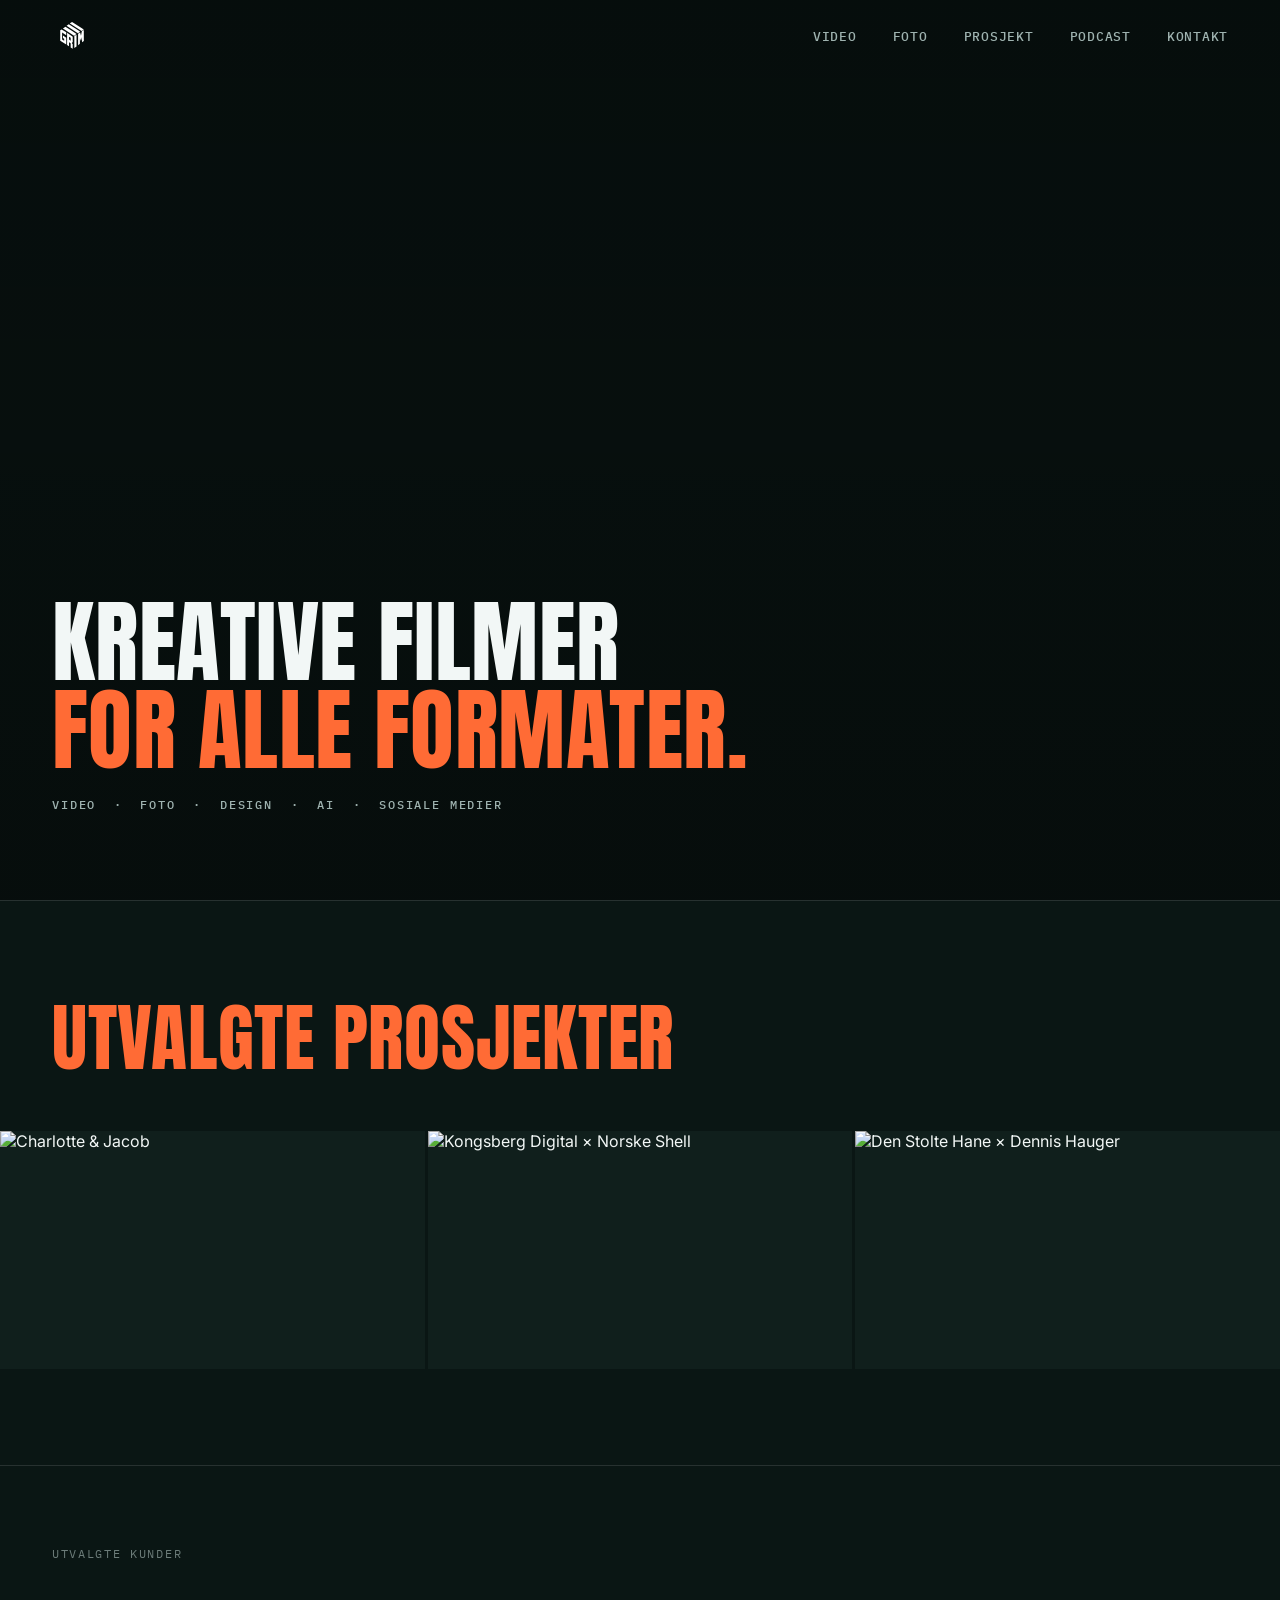
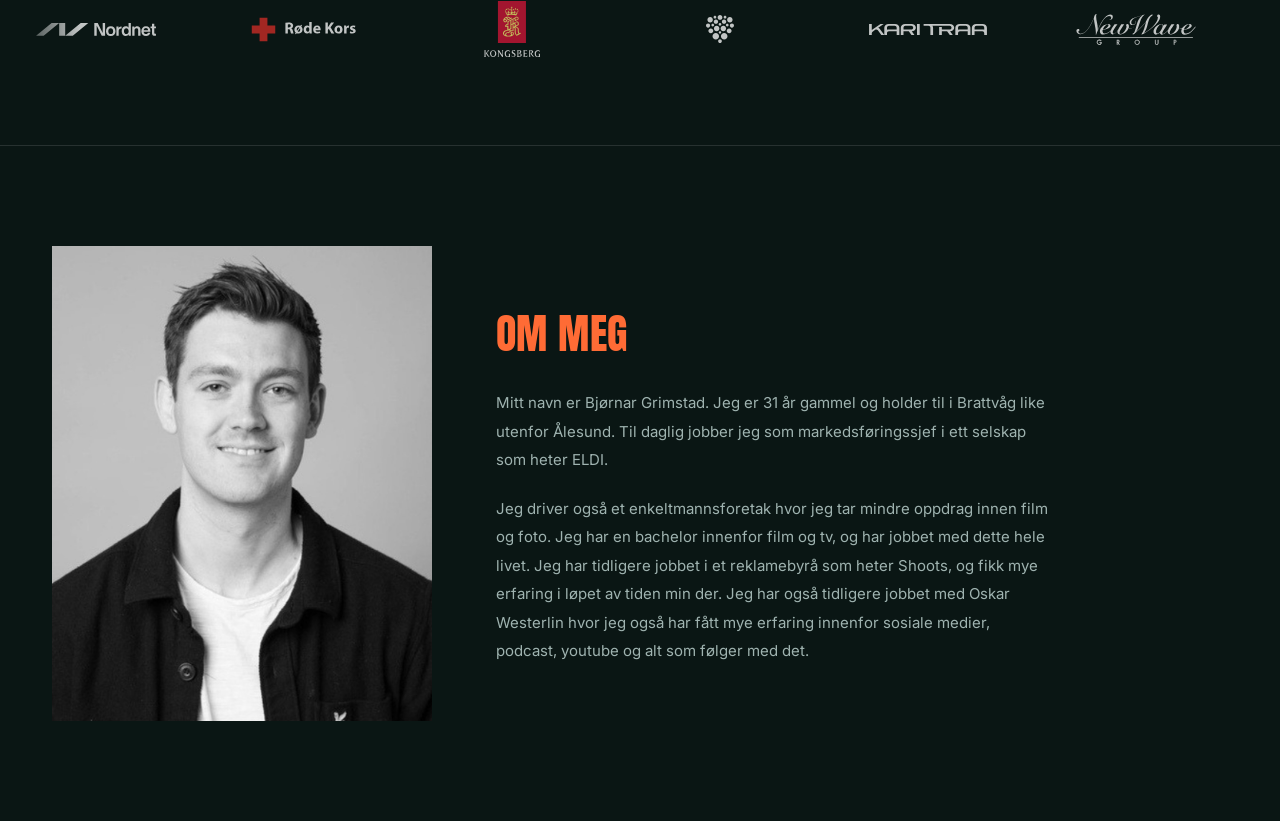
==== index.html @ e393ea2a "Initial commit: GRIM portfolio-nettside (kode, uten video/foto-mapper) Co-Authored-By: Claude Sonnet" ====
<!DOCTYPE html>
<html lang="no">
<head>
    <meta charset="UTF-8">
    <meta name="viewport" content="width=device-width, initial-scale=1.0">
    <title>GRIM · Film & Foto</title>
    <link rel="preconnect" href="https://fonts.googleapis.com">
    <link rel="preconnect" href="https://fonts.gstatic.com" crossorigin>
    <link href="https://fonts.googleapis.com/css2?family=Anton&family=Inter:wght@300;400;500;600&family=IBM+Plex+Mono:wght@400;500&display=swap" rel="stylesheet">
    <link rel="stylesheet" href="style.css">
    <style>
        /* ─── Spiller — brukes av Utvalgt-kortene lenger ned, samme
           rene, mørke glass-look som spilleren på Video-siden. Selve
           showreelen i heroen er ren bakgrunnsloop, ikke klikkbar. ─── */
        .modal { padding: 32px; }
        .modal-inner {
            max-width: 1400px;
            height: 88vh;
            background: #000;
            border: none;
            border-radius: 22px;
            overflow: hidden;
            padding: 0;
            box-shadow:
                0 0 0 1px rgba(45, 212, 196, 0.16),
                0 50px 120px -24px rgba(0,0,0,0.9),
                0 0 90px -18px rgba(45, 212, 196, 0.18);
        }
        .modal-body { display: block; height: 100%; }

        .player { position: absolute; inset: 0; }
        .modal-local-video {
            width: 100%; height: 100%;
            object-fit: contain;
            display: block;
            background: #000;
            cursor: pointer;
        }

        .player-back {
            position: absolute;
            top: 22px; left: 24px;
            z-index: 25;
            display: flex; align-items: center; gap: 8px;
            background: none; border: none; padding: 0; margin: 0;
            color: rgba(255,255,255,0.5);
            font-family: var(--sans);
            font-size: 12.5px;
            font-weight: 500;
            letter-spacing: 0.01em;
            cursor: pointer;
            transition: color 0.2s;
        }
        .player-back svg { width: 15px; height: 15px; flex-shrink: 0; }
        .player-back:hover { color: var(--accent-2); }

        .player-title {
            position: absolute;
            top: 24px; right: 26px;
            z-index: 25;
            max-width: 42%;
            font-family: var(--mono);
            font-size: 10.5px;
            letter-spacing: 0.06em;
            text-transform: uppercase;
            color: rgba(255,255,255,0.38);
            text-shadow: 0 1px 6px rgba(0,0,0,0.6);
            white-space: nowrap;
            overflow: hidden;
            text-overflow: ellipsis;
        }

        .player-center-btn {
            position: absolute;
            top: 50%; left: 50%;
            transform: translate(-50%, -50%) scale(0.85);
            width: 60px; height: 60px;
            border-radius: 50%;
            background: rgba(10, 20, 18, 0.4);
            backdrop-filter: blur(10px);
            -webkit-backdrop-filter: blur(10px);
            border: 1px solid rgba(255,255,255,0.18);
            display: flex; align-items: center; justify-content: center;
            color: #fff;
            opacity: 0;
            pointer-events: none;
            transition: opacity 0.3s ease, transform 0.3s ease;
            z-index: 22;
        }
        .player.is-paused .player-center-btn {
            opacity: 1;
            transform: translate(-50%, -50%) scale(1);
            pointer-events: auto;
        }
        .player-center-btn:hover { border-color: rgba(45,212,196,0.6); }
        .player-center-btn svg { width: 22px; height: 22px; margin-left: 2px; }

        .player-controls-wrap {
            position: absolute;
            left: 0; right: 0; bottom: 0;
            z-index: 24;
            padding: 34px 24px 20px;
            background: linear-gradient(to top, rgba(4,10,9,0.55) 0%, transparent 100%);
            opacity: 0;
            transform: translateY(8px);
            transition: opacity 0.35s ease, transform 0.35s ease;
            pointer-events: none;
        }
        .player.show-controls .player-controls-wrap,
        .player.is-paused .player-controls-wrap {
            opacity: 1;
            transform: translateY(0);
            pointer-events: auto;
        }

        .player-scrubber {
            position: relative;
            height: 3px;
            border-radius: 3px;
            background: rgba(255,255,255,0.16);
            cursor: pointer;
            margin-bottom: 16px;
        }
        .player-scrubber-fill {
            position: absolute; top: 0; left: 0; height: 100%;
            width: 0%;
            background: var(--accent-2);
            border-radius: 3px;
        }
        .player-scrubber-handle {
            position: absolute; top: 50%; left: 0%;
            width: 10px; height: 10px;
            border-radius: 50%;
            background: var(--accent-2);
            box-shadow: 0 0 10px rgba(45,212,196,0.8);
            transform: translate(-50%, -50%) scale(0);
            transition: transform 0.15s ease;
        }
        .player-scrubber:hover .player-scrubber-handle { transform: translate(-50%, -50%) scale(1); }

        .player-controls-row {
            display: flex;
            align-items: center;
            gap: 14px;
        }
        .player-btn {
            background: none; border: none; padding: 0; margin: 0;
            width: 26px; height: 26px;
            display: flex; align-items: center; justify-content: center;
            color: rgba(255,255,255,0.85);
            cursor: pointer;
            transition: color 0.2s;
            flex-shrink: 0;
        }
        .player-btn:hover { color: var(--accent-2); }
        .player-btn svg { width: 17px; height: 17px; }

        .player-time {
            font-family: var(--mono);
            font-size: 10.5px;
            letter-spacing: 0.02em;
            color: rgba(255,255,255,0.55);
        }
        .player-time-sep { color: rgba(255,255,255,0.3); font-family: var(--mono); font-size: 10.5px; }
        .player-spacer { flex: 1; }

        @media (max-width: 640px) {
            .modal { padding: 0; }
            .modal-inner { height: 100vh; max-width: none; border-radius: 0; box-shadow: none; }
            .player-title { display: none; }
        }
    </style>
</head>
<body class="page-home">

    <!-- Fullscreen showreel -->
    <div class="hero-video" id="hero-video">
        <video autoplay muted loop playsinline>
            <source src="Videoer/Showreel_01.mp4" type="video/mp4">
        </video>
        <div class="hero-overlay"></div>
        <div class="hero-content">
            <h1>Kreative filmer<br><em>for alle formater.</em></h1>
            <p class="hero-sub">Video &nbsp;·&nbsp; Foto &nbsp;·&nbsp; Design &nbsp;·&nbsp; AI &nbsp;·&nbsp; Sosiale medier</p>
        </div>
    </div>

    <!-- Spiller — åpner showreelen stort, med lyd -->
    <div class="modal" id="modal" role="dialog" aria-modal="true">
        <div class="modal-inner">
            <div class="modal-body">
                <div class="player" id="player">
                    <video id="player-video" class="modal-local-video" playsinline preload="metadata" src="Videoer/Showreel_01.mp4"></video>

                    <button class="player-back" id="modal-close" aria-label="Lukk">
                        <svg viewBox="0 0 24 24" fill="none" stroke="currentColor" stroke-width="2" stroke-linecap="round" stroke-linejoin="round"><path d="M19 12H5M11 18l-6-6 6-6"/></svg>
                        Lukk
                    </button>
                    <span class="player-title" id="player-title">Showreel</span>

                    <button class="player-center-btn" id="player-center-btn" aria-label="Spill av">
                        <svg id="player-center-icon" viewBox="0 0 24 24" fill="currentColor"><path d="M8 5v14l11-7z"/></svg>
                    </button>

                    <div class="player-controls-wrap">
                        <div class="player-scrubber" id="player-scrubber">
                            <div class="player-scrubber-fill" id="player-scrubber-fill"></div>
                            <div class="player-scrubber-handle" id="player-scrubber-handle"></div>
                        </div>
                        <div class="player-controls-row">
                            <button class="player-btn" id="player-play" aria-label="Spill av / pause">
                                <svg id="player-play-icon" viewBox="0 0 24 24" fill="currentColor"><path d="M8 5v14l11-7z"/></svg>
                            </button>
                            <span class="player-time" id="player-time-elapsed">0:00</span>
                            <span class="player-time-sep">/</span>
                            <span class="player-time" id="player-time-duration">0:00</span>
                            <span class="player-spacer"></span>
                            <button class="player-btn" id="player-mute" aria-label="Demp / slå på lyd">
                                <svg id="player-mute-icon" viewBox="0 0 24 24" fill="none" stroke="currentColor" stroke-width="2" stroke-linecap="round" stroke-linejoin="round"><path d="M11 5 6 9H2v6h4l5 4V5z"/><path d="M15.5 8.5a5 5 0 0 1 0 7"/><path d="M18.5 6a9 9 0 0 1 0 12"/></svg>
                            </button>
                        </div>
                    </div>
                </div>
            </div>
        </div>
    </div>

    <!-- Utvalgt -->
    <section class="featured-section">
        <h2 class="featured-label">Utvalgte prosjekter</h2>
        <div class="featured-grid">
            <div class="featured-card" role="button" tabindex="0" data-video="Videoer/Bryllup/Charlotte&amp;Jacob.mp4" data-title="Charlotte &amp; Jacob">
                <div class="featured-thumb">
                    <img src="Videoer/Thumbnails_Nettside/Charlotte_Jacob.jpg" alt="Charlotte &amp; Jacob">
                    <div class="featured-thumb-overlay">
                        <span class="featured-hover-category">Bryllup</span>
                        <span class="featured-hover-title">Charlotte &amp; Jacob</span>
                        <p class="featured-hover-desc">Filmoppdrag for Charlotte & Jacob sin bryllupsdag.</p>
                    </div>
                </div>
            </div>
            <div class="featured-card" role="button" tabindex="0" data-video="Videoer/Næringsliv/Kongsberg_01.mp4" data-title="Kongsberg Digital × Norske Shell">
                <div class="featured-thumb">
                    <img src="Videoer/Thumbnails_Nettside/Kongsberg_02.jpg" alt="Kongsberg Digital × Norske Shell">
                    <div class="featured-thumb-overlay">
                        <span class="featured-hover-category">Næringsliv</span>
                        <span class="featured-hover-title">Kongsberg Digital × Norske Shell</span>
                        <p class="featured-hover-desc">Kongsberg Digital er en viktig leverandør for Shell. Vi laget film for å vise hvordan Shell bruker tjenestene fra Kongsberg Digital i arbeidshverdagen.</p>
                    </div>
                </div>
            </div>
            <div class="featured-card" role="button" tabindex="0" data-video="Videoer/Reklame/Den Stolte Hane_Dennis Hauger_Reklame.mp4" data-title="Den Stolte Hane × Dennis Hauger">
                <div class="featured-thumb">
                    <img src="Videoer/Thumbnails_Nettside/Snack%20King%20Reklame.jpg" alt="Den Stolte Hane × Dennis Hauger">
                    <div class="featured-thumb-overlay">
                        <span class="featured-hover-category">Reklame</span>
                        <span class="featured-hover-title">Den Stolte Hane × Dennis Hauger</span>
                        <p class="featured-hover-desc">Den Stolte Hane var inne som sponsor for Dennis Hauger når han kjørte Formel 2. Vi lagde derfor reklamefilm sammen med Dennis for å promotere nye kyllingvinger som skulle i butikk.</p>
                    </div>
                </div>
            </div>
        </div>
    </section>

    <!-- Client logos -->
    <section class="clients-section">
        <p class="clients-label">Utvalgte kunder</p>
        <div class="marquee-outer">
            <div class="marquee-track" id="marquee-track"></div>
        </div>
    </section>

    <!-- Om meg -->
    <section class="about-section">
        <div class="about-photo" id="about-photo">
            <!-- Bytt ut med et faktisk portrettbilde: legg filen i om/portrett.jpg -->
            <img src="om/portrett.jpg" alt="Bjørnar Grimstad" onerror="this.closest('#about-photo').classList.add('about-photo-empty'); this.remove();">
        </div>
        <div class="about-text">
            <h2 class="about-label">Om meg</h2>
            <p class="about-body">
                Mitt navn er Bjørnar Grimstad. Jeg er 31 år gammel og holder til i Brattvåg like utenfor Ålesund.
                Til daglig jobber jeg som markedsføringssjef i ett selskap som heter ELDI.
            </p>
            <p class="about-body">
                Jeg driver også et enkeltmannsforetak hvor jeg tar mindre oppdrag innen film og foto. Jeg har en
                bachelor innenfor film og tv, og har jobbet med dette hele livet. Jeg har tidligere jobbet i et
                reklamebyrå som heter Shoots, og fikk mye erfaring i løpet av tiden min der. Jeg har også tidligere
                jobbet med Oskar Westerlin hvor jeg også har fått mye erfaring innenfor sosiale medier, podcast,
                youtube og alt som følger med det.
            </p>
        </div>
    </section>

    <script src="nav.js"></script>
    <script>
        // Kun merker vi faktisk har en logofil for vises i logoveggen.
        const clients = [
            { name: 'Nordnet',            logo: 'nordnet.svg' },
            { name: 'Røde Kors',          logo: 'rodekors.svg' },
            { name: 'Kongsberg Digital',  logo: 'kongsberg.svg' },
            { name: 'Strawberry Hotels',  logo: 'strawberry.svg' },
            { name: 'Kari Traa',          logo: 'karitraa.svg' },
            { name: 'New Wave',           logo: 'newwave.svg' },
            { name: 'Valencia CF',        logo: 'valenciacf.svg' },
            { name: 'Ligue 1',            logo: 'ligue1.svg' },
            { name: 'Skogstad',           logo: 'skogstad.svg' }
        ];

        const track = document.getElementById('marquee-track');

        // Render items twice for seamless infinite loop
        [1, 2].forEach(() => {
            clients.forEach(({ name, logo }) => {
                const item = document.createElement('div');
                item.className = 'client-item';
                item.innerHTML = `
                    <div class="client-logo">
                        ${logo ? `<img src="logos/${logo}" alt="${name}">` : ''}
                    </div>
                `;
                track.appendChild(item);
            });
        });
    </script>

    <script>
    // ─── Showreel-spiller — klikk heltevideoen for å åpne den stort,
    // med lyd og egne kontroller. Samme rene spiller som Video-siden. ──
    const PLAY_ICON  = '<path d="M8 5v14l11-7z"/>';
    const PAUSE_ICON = '<path d="M7 5h4v14H7zM13 5h4v14h-4z"/>';
    const MUTE_ICON_ON  = '<path d="M11 5 6 9H2v6h4l5 4V5z"/><path d="M15.5 8.5a5 5 0 0 1 0 7"/><path d="M18.5 6a9 9 0 0 1 0 12"/>';
    const MUTE_ICON_OFF = '<path d="M11 5 6 9H2v6h4l5 4V5z"/><path d="M16 9l5 6M21 9l-5 6"/>';

    const modal            = document.getElementById('modal');
    const player           = document.getElementById('player');
    const videoEl          = document.getElementById('player-video');
    const playBtn          = document.getElementById('player-play');
    const playIcon         = document.getElementById('player-play-icon');
    const centerBtn        = document.getElementById('player-center-btn');
    const centerIcon       = document.getElementById('player-center-icon');
    const muteBtn          = document.getElementById('player-mute');
    const muteIcon         = document.getElementById('player-mute-icon');
    const scrubber         = document.getElementById('player-scrubber');
    const scrubberFill     = document.getElementById('player-scrubber-fill');
    const scrubberHandle   = document.getElementById('player-scrubber-handle');
    const timeElapsedEl    = document.getElementById('player-time-elapsed');
    const timeDurationEl   = document.getElementById('player-time-duration');

    let hideTimer = null;

    function formatTime(s) {
        if (!isFinite(s) || s < 0) return '0:00';
        const m = Math.floor(s / 60);
        const sec = Math.floor(s % 60).toString().padStart(2, '0');
        return `${m}:${sec}`;
    }

    function showControls() {
        player.classList.add('show-controls');
        clearTimeout(hideTimer);
        hideTimer = setTimeout(() => {
            if (!videoEl.paused) player.classList.remove('show-controls');
        }, 2600);
    }

    player.addEventListener('mousemove', showControls);
    player.addEventListener('mouseleave', () => {
        if (!videoEl.paused) player.classList.remove('show-controls');
    });

    function togglePlay() {
        if (videoEl.paused) videoEl.play(); else videoEl.pause();
    }
    videoEl.addEventListener('click', togglePlay);
    playBtn.addEventListener('click', togglePlay);
    centerBtn.addEventListener('click', togglePlay);

    videoEl.addEventListener('play', () => {
        player.classList.remove('is-paused');
        playIcon.innerHTML = PAUSE_ICON;
        centerIcon.innerHTML = PAUSE_ICON;
        showControls();
    });
    videoEl.addEventListener('pause', () => {
        player.classList.add('is-paused');
        playIcon.innerHTML = PLAY_ICON;
        centerIcon.innerHTML = PLAY_ICON;
        clearTimeout(hideTimer);
    });

    videoEl.addEventListener('timeupdate', () => {
        const pct = (videoEl.currentTime / videoEl.duration) * 100 || 0;
        scrubberFill.style.width = pct + '%';
        scrubberHandle.style.left = pct + '%';
        timeElapsedEl.textContent = formatTime(videoEl.currentTime);
    });
    videoEl.addEventListener('loadedmetadata', () => {
        timeDurationEl.textContent = formatTime(videoEl.duration);
    });

    function seek(e) {
        const rect = scrubber.getBoundingClientRect();
        const pct = Math.min(1, Math.max(0, (e.clientX - rect.left) / rect.width));
        if (isFinite(videoEl.duration)) videoEl.currentTime = pct * videoEl.duration;
    }
    scrubber.addEventListener('click', seek);

    muteBtn.addEventListener('click', () => {
        videoEl.muted = !videoEl.muted;
        muteIcon.innerHTML = videoEl.muted ? MUTE_ICON_OFF : MUTE_ICON_ON;
    });

    const playerTitle = document.getElementById('player-title');

    function openPlayer(src, title) {
        videoEl.src = src || 'Videoer/Showreel_01.mp4';
        playerTitle.textContent = title || 'Showreel';
        videoEl.currentTime = 0;
        videoEl.muted = false;
        muteIcon.innerHTML = MUTE_ICON_ON;
        modal.classList.add('open');
        document.body.style.overflow = 'hidden';
        videoEl.play();
    }

    function closePlayer() {
        videoEl.pause();
        modal.classList.remove('open');
        document.body.style.overflow = '';
    }

    document.getElementById('modal-close').addEventListener('click', closePlayer);
    modal.addEventListener('click', e => { if (e.target === modal) closePlayer(); });
    document.addEventListener('keydown', e => {
        if (modal.classList.contains('open') && e.key === 'Escape') closePlayer();
    });

    // Utvalgt-kortene spiller filmen sin direkte her på forsiden,
    // i stedet for å lenke videre til Video-siden.
    document.querySelectorAll('.featured-card').forEach(card => {
        card.addEventListener('click', () => openPlayer(card.dataset.video, card.dataset.title));
        card.addEventListener('keydown', e => {
            if (e.key === 'Enter' || e.key === ' ') {
                e.preventDefault();
                openPlayer(card.dataset.video, card.dataset.title);
            }
        });
    });
    </script>
</body>
</html>
---- style.css ----
/* ─── Reset & base ───────────────────────────────────── */
*, *::before, *::after { box-sizing: border-box; margin: 0; padding: 0; }

:root {
    --bg:           #0a1614;
    --bg-elevated:  #101f1c;
    --bg-elevated-2:#16221f;
    --ink:          #f2f7f6;
    --ink-dim:      #9fb3b0;
    --ink-faint:    #6d7d7a;
    --line:         rgba(242,247,246,0.12);
    --line-strong:  rgba(242,247,246,0.22);
    --accent:       #ff6b35;
    --accent-2:     #2dd4c4;
    --nav-height:   73px;
    --display:      'Anton', sans-serif;
    --sans:         'Inter', -apple-system, sans-serif;
    --mono:         'IBM Plex Mono', 'SFMono-Regular', monospace;
}

html { scroll-behavior: smooth; }

body {
    font-family: var(--sans);
    color: var(--ink);
    background: var(--bg);
    -webkit-font-smoothing: antialiased;
}

h1, h2, h3, .modal-title {
    font-family: var(--display);
    font-weight: 400;
    text-transform: uppercase;
    letter-spacing: 0.01em;
}

/* ─── Nav ────────────────────────────────────────────── */
#nav {
    position: fixed;
    top: 0; left: 0; right: 0;
    z-index: 200;
    display: flex;
    justify-content: space-between;
    align-items: center;
    padding: 0 52px;
    height: var(--nav-height);
    background: rgba(10,22,20,0.88);
    backdrop-filter: blur(10px);
    border-bottom: 1px solid transparent;
    transition: border-color 0.3s, background 0.3s;
}

#nav.scrolled { border-bottom-color: var(--line); }

/* Home page — fully transparent until scrolled, floats over hero photo */
.page-home #nav {
    background: transparent;
    backdrop-filter: none;
}
.page-home #nav.scrolled {
    background: rgba(10,22,20,0.88);
    backdrop-filter: blur(10px);
}

.logo {
    display: flex;
    align-items: center;
    text-decoration: none;
}

.logo-img {
    height: 40px;
    width: auto;
    display: block;
}

.nav-links {
    list-style: none;
    display: flex;
    gap: 36px;
    align-items: center;
}

.nav-links > li > a {
    text-decoration: none;
    font-family: var(--mono);
    font-size: 12.5px;
    font-weight: 500;
    letter-spacing: 0.06em;
    text-transform: uppercase;
    color: var(--ink-dim);
    transition: color 0.2s;
    position: relative;
    padding: var(--nav-height) 0; /* extend hover area full nav height */
    margin: calc(-1 * var(--nav-height)) 0;
    display: block;
    line-height: var(--nav-height);
}

.nav-links > li > a:hover { color: var(--ink); }

.nav-links > li > a.active { color: var(--ink); }

/* ─── HOME ───────────────────────────────────────────── */
.hero-video {
    position: relative;
    width: 100vw;
    height: 100vh;
    overflow: hidden;
    background: var(--bg);
}

.hero-video video {
    position: absolute;
    inset: 0;
    width: 100%; height: 100%;
    object-fit: cover;
}

.video-placeholder {
    position: absolute;
    inset: 0;
    background: linear-gradient(155deg, #16221f 0%, #0a1614 50%, #101f1c 100%);
}

.hero-overlay {
    position: absolute;
    inset: 0;
    background: linear-gradient(to bottom,
        rgba(0,0,0,0.4) 0%,
        rgba(0,0,0,0.32) 50%,
        rgba(6,12,11,0.88) 100%);
}

.hero-content {
    position: absolute;
    bottom: 88px;
    left: 52px;
    right: 52px;
    color: var(--ink);
}

.hero-content h1 {
    font-family: var(--display);
    font-size: clamp(44px, 7vw, 108px);
    font-weight: 400;
    line-height: 0.98;
    letter-spacing: 0.005em;
    margin-bottom: 22px;
}

.hero-content h1 em {
    font-style: normal;
    color: var(--accent);
}

.hero-sub {
    font-family: var(--mono);
    font-size: 11.5px;
    letter-spacing: 0.16em;
    text-transform: uppercase;
    color: var(--ink-dim);
    font-weight: 500;
}

/* ─── Aktuelt (homepage — fremhevede prosjekter) ───────
   Gitteret dekker hele skjermbredden, med god luft rundt
   overskriften over. */
.featured-section {
    padding: 100px 0 96px;
    border-top: 1px solid var(--line);
    background: var(--bg);
}

.featured-label {
    font-family: var(--display);
    font-size: clamp(2.4rem, 6vw, 4.6rem);
    line-height: 1;
    color: var(--accent);
    padding: 0 52px;
    margin-bottom: 56px;
}

.featured-grid {
    display: grid;
    grid-template-columns: repeat(3, 1fr);
    gap: 3px;
}

.featured-card {
    display: block;
    text-decoration: none;
    color: inherit;
    cursor: pointer;
}

.featured-thumb {
    aspect-ratio: 16 / 9;
    background: var(--bg-elevated);
    overflow: hidden;
    position: relative;
}

.featured-thumb img,
.featured-thumb video {
    width: 100%; height: 100%;
    object-fit: cover; display: block;
    transition: transform 0.5s ease;
    background: var(--bg-elevated);
}

.featured-card:hover .featured-thumb img,
.featured-card:hover .featured-thumb video { transform: scale(1.04); }

/* Tekst vises kun ved hover — samme hierarki som baksiden av
   flip-kortene på video-siden (kategori / tittel / beskrivelse). */
.featured-thumb-overlay {
    position: absolute;
    inset: 0;
    display: flex;
    flex-direction: column;
    justify-content: flex-end;
    padding: clamp(20px, 3vw, 34px);
    background: linear-gradient(to top, rgba(0,0,0,0.86) 0%, rgba(0,0,0,0.35) 55%, transparent 85%);
    opacity: 0;
    transition: opacity 0.3s ease;
}

.featured-card:hover .featured-thumb-overlay { opacity: 1; }

.featured-hover-category {
    font-family: var(--mono);
    font-size: 10.5px;
    letter-spacing: 0.14em;
    text-transform: uppercase;
    color: var(--accent-2);
    margin-bottom: 12px;
}

.featured-hover-title {
    font-family: var(--display);
    font-size: clamp(1.3rem, 2.2vw, 1.9rem);
    line-height: 1.05;
    color: #ffffff;
    margin-bottom: 10px;
}

.featured-hover-desc {
    font-size: 13px;
    line-height: 1.7;
    color: var(--ink-dim);
    max-width: 42ch;
}

/* ─── Clients marquee (homepage) ─────────────────────── */
.clients-section {
    padding: 80px 0 88px;
    overflow: hidden;
    border-top: 1px solid var(--line);
    background: var(--bg);
}

.clients-label {
    font-family: var(--mono);
    font-size: 12px;
    letter-spacing: 0.14em;
    text-transform: uppercase;
    color: var(--ink-faint);
    padding: 0 52px;
    margin-bottom: 40px;
}

.marquee-outer {
    overflow: hidden;
    position: relative;
}

/* Fade edges */
.marquee-outer::before,
.marquee-outer::after {
    content: '';
    position: absolute;
    top: 0; bottom: 0;
    width: 80px;
    z-index: 2;
    pointer-events: none;
}
.marquee-outer::before {
    left: 0;
    background: linear-gradient(to right, var(--bg), transparent);
}
.marquee-outer::after {
    right: 0;
    background: linear-gradient(to left, var(--bg), transparent);
}

.marquee-track {
    display: flex;
    width: max-content;
    animation: marquee 45s linear infinite;
    gap: 16px;
}

.marquee-track:hover { animation-play-state: paused; }

@keyframes marquee {
    from { transform: translateX(0); }
    to   { transform: translateX(-50%); }
}

.client-item {
    display: flex;
    align-items: center;
    justify-content: center;
    padding: 0 36px;
    cursor: default;
    flex-shrink: 0;
}

.client-logo {
    width: 120px;
    height: 56px;
    display: flex;
    align-items: center;
    justify-content: center;
}

.client-logo img {
    max-width: 100%;
    max-height: 100%;
    object-fit: contain;
    opacity: 0.75;
    transition: opacity 0.2s;
}

.client-item:hover .client-logo img { opacity: 1; }

/* ─── Om meg (homepage) ──────────────────────────────── */
.about-section {
    display: grid;
    grid-template-columns: minmax(260px, 380px) 1fr;
    gap: 64px;
    align-items: center;
    padding: 100px 52px;
    border-top: 1px solid var(--line);
    background: var(--bg);
}

.about-photo {
    aspect-ratio: 4 / 5;
    background: var(--bg-elevated);
    overflow: hidden;
}

.about-photo img {
    width: 100%; height: 100%;
    object-fit: cover;
    display: block;
    filter: grayscale(0.15);
}

.about-photo-empty {
    display: flex;
    align-items: center;
    justify-content: center;
    text-align: center;
    padding: 24px;
}

.about-photo-empty::after {
    content: 'Legg portrettbilde i\A om/portrett.jpg';
    white-space: pre;
    font-family: var(--mono);
    font-size: 11px;
    letter-spacing: 0.04em;
    color: var(--ink-faint);
}

.about-label {
    font-family: var(--display);
    font-size: clamp(1.8rem, 3.5vw, 2.6rem);
    color: var(--accent);
    margin-bottom: 24px;
}

.about-body {
    font-size: 15px;
    line-height: 1.9;
    color: var(--ink-dim);
    max-width: 62ch;
    margin-bottom: 20px;
}

.about-body:last-child { margin-bottom: 0; }

.about-body-note {
    font-family: var(--mono);
    font-size: 11px;
    letter-spacing: 0.04em;
    color: var(--ink-faint);
    margin-top: 16px;
}

@media (max-width: 760px) {
    .about-section { grid-template-columns: 1fr; padding: 64px 24px; gap: 32px; }
    .about-photo { max-width: 280px; }
}

/* ─── Gallery pages (video/foto) ─────────────────────── */
.page-gallery {
    height: 100vh;
    overflow: hidden;
}

.gallery-layout {
    display: flex;
    flex-direction: column;
    height: calc(100vh - var(--nav-height));
    margin-top: var(--nav-height);
}

/* Horisontal filterrad — samme mønster som Scream sin "Alle · Kampanje · ..." */
.gallery-tabs {
    display: flex;
    gap: 4px;
    padding: 26px 48px 0;
    border-bottom: 1px solid var(--line);
    overflow-x: auto;
    flex-shrink: 0;
    scrollbar-width: none;
}
.gallery-tabs::-webkit-scrollbar { display: none; }

.gallery-tab {
    display: block;
    background: none;
    border: none;
    border-bottom: 2px solid transparent;
    font-family: var(--mono);
    font-size: 12.5px;
    font-weight: 500;
    letter-spacing: 0.04em;
    text-transform: uppercase;
    color: var(--ink-faint);
    cursor: pointer;
    padding: 0 18px 16px;
    white-space: nowrap;
    margin-bottom: -1px;
    transition: color 0.2s, border-color 0.2s;
}

.gallery-tab:hover { color: var(--ink); }

.gallery-tab.active {
    color: var(--accent);
    border-bottom-color: var(--accent);
}

/* Main area */
.gallery-main {
    flex: 1;
    overflow-y: auto;
    padding: 36px 48px 60px;
}

.gallery-grid {
    display: grid;
    grid-template-columns: repeat(auto-fill, minmax(260px, 1fr));
    gap: 3px;
}

/* ─── Card ───────────────────────────────────────────── */
.card { cursor: pointer; }
.card.hidden { display: none; }

.card-thumb {
    aspect-ratio: 4 / 3;
    overflow: hidden;
}

.card:nth-child(7n+1) .card-thumb { background: #12211e; }
.card:nth-child(7n+2) .card-thumb { background: #0f1d1a; }
.card:nth-child(7n+3) .card-thumb { background: #142521; }
.card:nth-child(7n+4) .card-thumb { background: #0d1916; }
.card:nth-child(7n+5) .card-thumb { background: #172a25; }
.card:nth-child(7n+6) .card-thumb { background: #101e1b; }
.card:nth-child(7n)   .card-thumb { background: #142320; }

.card-thumb img {
    width: 100%; height: 100%;
    object-fit: cover; display: block;
    transition: transform 0.5s ease;
}

.card:hover .card-thumb img { transform: scale(1.05); }

.card-info { padding: 12px 2px 20px; }

.card-title {
    font-family: var(--sans);
    font-size: 14px;
    font-weight: 500;
    color: var(--ink);
    margin-bottom: 7px;
    line-height: 1.3;
}

.card-tags { display: flex; gap: 10px; flex-wrap: wrap; }

.tag {
    font-family: var(--mono);
    font-size: 10px;
    color: var(--ink-faint);
    letter-spacing: 0.05em;
    text-transform: uppercase;
}

/* ─── Modal ──────────────────────────────────────────── */
.modal {
    position: fixed;
    inset: 0;
    z-index: 500;
    display: flex;
    align-items: center;
    justify-content: center;
    background: rgba(4,9,8,0.88);
    opacity: 0;
    visibility: hidden;
    transition: opacity 0.25s, visibility 0.25s;
    padding: 24px;
}

.modal.open {
    opacity: 1;
    visibility: visible;
}

.modal-inner {
    width: 100%;
    max-width: 1320px;
    height: 90vh;
    background: var(--bg-elevated);
    border: 1px solid var(--line);
    display: flex;
    flex-direction: column;
    position: relative;
    overflow: hidden;
}

/* Top bar inside modal */
.modal-topbar {
    display: flex;
    align-items: center;
    gap: 0;
    padding: 0 20px 0 0;
    border-bottom: 1px solid var(--line);
    flex-shrink: 0;
    overflow-x: auto;
    scrollbar-width: none;
}

.modal-topbar::-webkit-scrollbar { display: none; }

.modal-filter-btn {
    background: none;
    border: none;
    font-family: var(--mono);
    font-size: 12px;
    letter-spacing: 0.03em;
    text-transform: uppercase;
    color: var(--ink-faint);
    cursor: pointer;
    padding: 16px 18px;
    white-space: nowrap;
    transition: color 0.2s;
    border-bottom: 2px solid transparent;
    margin-bottom: -1px;
}

.modal-filter-btn:hover { color: var(--ink); }

.modal-filter-btn.active {
    color: var(--accent);
    border-bottom-color: var(--accent);
}

.modal-close {
    margin-left: auto;
    flex-shrink: 0;
    background: none;
    border: none;
    font-size: 20px;
    cursor: pointer;
    color: var(--ink-faint);
    padding: 16px;
    line-height: 1;
    transition: color 0.2s;
}

.modal-close:hover { color: var(--ink); }

/* Content area */
.modal-body {
    flex: 1;
    display: grid;
    grid-template-columns: 1fr 300px;
    overflow: hidden;
}

.modal-image {
    background: var(--bg-elevated-2);
    overflow: hidden;
    position: relative;
}

.modal-image-fill {
    width: 100%; height: 100%;
    object-fit: cover;
    display: block;
}

.modal-info {
    padding: 36px 32px;
    border-left: 1px solid var(--line);
    overflow-y: auto;
    display: flex;
    flex-direction: column;
    gap: 20px;
    color: var(--ink);
}

.modal-title {
    font-size: 24px;
    line-height: 1.2;
}

.modal-tags { display: flex; flex-wrap: wrap; gap: 8px; }

.modal-tag {
    font-family: var(--mono);
    font-size: 10.5px;
    letter-spacing: 0.05em;
    text-transform: uppercase;
    padding: 5px 12px;
    border: 1px solid var(--line-strong);
    border-radius: 100px;
    color: var(--ink-dim);
}

/* Prev / Next */
.modal-nav {
    position: absolute;
    bottom: 0; left: 0;
    right: 300px;
    display: flex;
    align-items: center;
    justify-content: space-between;
    padding: 20px 28px;
    pointer-events: none;
}

.modal-nav-btn {
    pointer-events: all;
    background: rgba(10,22,20,0.85);
    border: 1px solid var(--line-strong);
    color: var(--ink);
    padding: 10px 20px;
    font-family: var(--mono);
    font-size: 12px;
    letter-spacing: 0.03em;
    cursor: pointer;
    transition: background 0.2s, border-color 0.2s;
}

.modal-nav-btn:hover { border-color: var(--accent); }

.modal-counter {
    font-family: var(--mono);
    font-size: 11px;
    color: var(--ink-dim);
    background: rgba(10,22,20,0.85);
    padding: 6px 12px;
    border: 1px solid var(--line-strong);
}

/* ─── Kontakt page ───────────────────────────────────── */
.page-kontakt { padding-top: var(--nav-height); }

/* ─── Kontakt: sentrert blokk, tekst venstre + lite portrett høyre ─── */
.kontakt-split {
    display: grid;
    grid-template-columns: 1fr minmax(200px, 260px);
    align-items: start;
    gap: 56px;
    max-width: 1120px;
    margin: 0 auto;
    padding: 0 64px;
}

.kontakt-photo-panel {
    margin-top: 100px;
    width: 100%;
    aspect-ratio: 990 / 1400;
    overflow: hidden;
    background: var(--bg-elevated);
    border: 1px solid var(--line-strong);
}

.kontakt-photo-panel img {
    width: 100%;
    height: 100%;
    object-fit: cover;
    display: block;
}

.kontakt-content-panel {
    padding: 100px 0 110px;
    max-width: 640px;
}

.kontakt-headline {
    font-size: clamp(40px, 4.6vw, 76px);
    line-height: 1.0;
    letter-spacing: 0.005em;
    margin-bottom: 32px;
}

.kontakt-headline em {
    font-style: normal;
    color: var(--accent);
}

.kontakt-links {
    display: flex;
    flex-direction: column;
    gap: 10px;
    margin-bottom: 56px;
}

.kontakt-link {
    display: inline-block;
    width: fit-content;
    font-family: var(--sans);
    font-size: 16px;
    font-weight: 500;
    color: var(--ink);
    text-decoration: none;
    border-bottom: 1px solid var(--accent);
    padding-bottom: 3px;
    transition: opacity 0.2s;
}

.kontakt-link:hover { opacity: 0.6; }

.kontakt-about { margin-bottom: 60px; }

.kontakt-about h3 {
    font-family: var(--mono);
    font-size: 11px;
    font-weight: 500;
    letter-spacing: 0.12em;
    text-transform: uppercase;
    color: var(--accent-2);
    margin-bottom: 22px;
}

.kontakt-about p {
    font-size: 15px;
    line-height: 1.85;
    color: var(--ink-dim);
    margin-bottom: 24px;
}

/* ─── Contact form ───────────────────────────────────── */
.kontakt-form { display: flex; flex-direction: column; gap: 24px; }

.form-label {
    display: block;
    font-family: var(--mono);
    font-size: 11px;
    letter-spacing: 0.08em;
    text-transform: uppercase;
    color: var(--ink-faint);
    margin-bottom: 10px;
}

.form-row {
    display: grid;
    grid-template-columns: 1fr 1fr;
    gap: 16px;
}

.form-input {
    width: 100%;
    background: none;
    border: none;
    border-bottom: 1px solid var(--line-strong);
    font-family: var(--sans);
    font-size: 14.5px;
    color: var(--ink);
    padding: 10px 0;
    outline: none;
    transition: border-color 0.2s;
    border-radius: 0;
    -webkit-appearance: none;
}

.form-input::placeholder { color: var(--ink-faint); }
.form-input:focus { border-bottom-color: var(--accent); }

.form-textarea { resize: vertical; min-height: 110px; line-height: 1.7; }

/* Category chips */
.category-chips {
    display: flex;
    flex-wrap: wrap;
    gap: 8px;
}

.chip {
    background: none;
    border: 1px solid var(--line);
    font-family: var(--mono);
    font-size: 12px;
    color: var(--ink-dim);
    padding: 7px 16px;
    border-radius: 100px;
    cursor: pointer;
    letter-spacing: 0.02em;
    transition: border-color 0.18s, color 0.18s, background 0.18s;
}

.chip:hover { border-color: var(--line-strong); color: var(--ink); }

.chip.active {
    background: var(--accent);
    border-color: var(--accent);
    color: #ffffff;
}

.form-submit {
    align-self: flex-start;
    background: var(--accent);
    color: #ffffff;
    border: none;
    font-family: var(--mono);
    font-size: 13px;
    font-weight: 500;
    letter-spacing: 0.06em;
    text-transform: uppercase;
    padding: 14px 32px;
    cursor: pointer;
    transition: filter 0.2s;
    border-radius: 0;
    -webkit-appearance: none;
}

.form-submit:hover { filter: brightness(1.12); }

.form-success {
    display: none;
    font-family: var(--sans);
    font-size: 13.5px;
    color: var(--accent-2);
    letter-spacing: 0.02em;
}

.form-error {
    display: none;
    font-family: var(--sans);
    font-size: 13.5px;
    color: #ff6b6b;
    letter-spacing: 0.02em;
}

.form-error a { color: inherit; text-decoration: underline; }

/* ─── Drone page ─────────────────────────────────────── */
.page-drone { padding-top: var(--nav-height); }

.drone-header {
    padding: 60px 52px 48px;
    max-width: 1440px;
    margin: 0 auto;
    border-bottom: 1px solid var(--line);
}

.drone-header h1 {
    font-size: clamp(36px, 5vw, 68px);
    margin-bottom: 16px;
}

.drone-header p {
    font-family: var(--sans);
    font-size: 15px;
    color: var(--ink-dim);
    line-height: 1.8;
    max-width: 560px;
}

.drone-grid-wrap {
    padding: 48px 52px 96px;
    max-width: 1440px;
    margin: 0 auto;
}

.drone-grid {
    display: grid;
    grid-template-columns: repeat(3, 1fr);
    gap: 3px;
}

/* ─── Footer ─────────────────────────────────────────── */
footer {
    padding: 22px 52px;
    border-top: 1px solid var(--line);
    display: flex;
    justify-content: space-between;
    align-items: center;
}

.footer-logo { font-family: var(--display); font-size: 14px; letter-spacing: 0.06em; color: var(--ink); }
.footer-copy  { font-family: var(--mono); font-size: 11px; color: var(--ink-faint); }

/* ─── Responsive ─────────────────────────────────────── */
@media (max-width: 1100px) {
    .modal-body { grid-template-columns: 1fr; }
    .modal-info { border-left: none; border-top: 1px solid var(--line); max-height: 200px; }
    .modal-nav { right: 0; }
    .kontakt-split { grid-template-columns: 1fr; padding: 0 52px; }
    .kontakt-photo-panel {
        max-width: 220px;
        margin: 60px 0 0;
    }
    .kontakt-content-panel { padding: 40px 0 90px; max-width: none; }
    .drone-grid { grid-template-columns: repeat(2, 1fr); }
}

@media (max-width: 768px) {
    :root { --nav-height: 60px; }
    #nav { padding: 0 24px; }
    .logo-img { height: 32px; }

    .hero-content { left: 24px; right: 24px; bottom: 60px; }

    .gallery-tabs { padding: 20px 24px 0; }
    .gallery-main { padding: 24px; }

    .featured-section { padding: 60px 0; }
    .featured-label { padding: 0 24px; margin-bottom: 36px; }
    .featured-grid { grid-template-columns: 1fr; gap: 32px; }

    .clients-section { padding: 60px 0; }
    .clients-label { padding: 0 24px; }

    .drone-header,
    .drone-grid-wrap { padding-left: 24px; padding-right: 24px; }

    .kontakt-split { padding: 0 24px; }
    .kontakt-photo-panel { max-width: 180px; margin: 44px 0 0; }
    .kontakt-content-panel { padding: 32px 0 70px; }
    .kontakt-links { margin-bottom: 40px; }
    .kontakt-about { margin-bottom: 44px; }

    .drone-grid { grid-template-columns: 1fr; }

    footer { padding: 20px 24px; }

    .modal { padding: 12px; }
    .modal-inner { height: 95vh; }
}
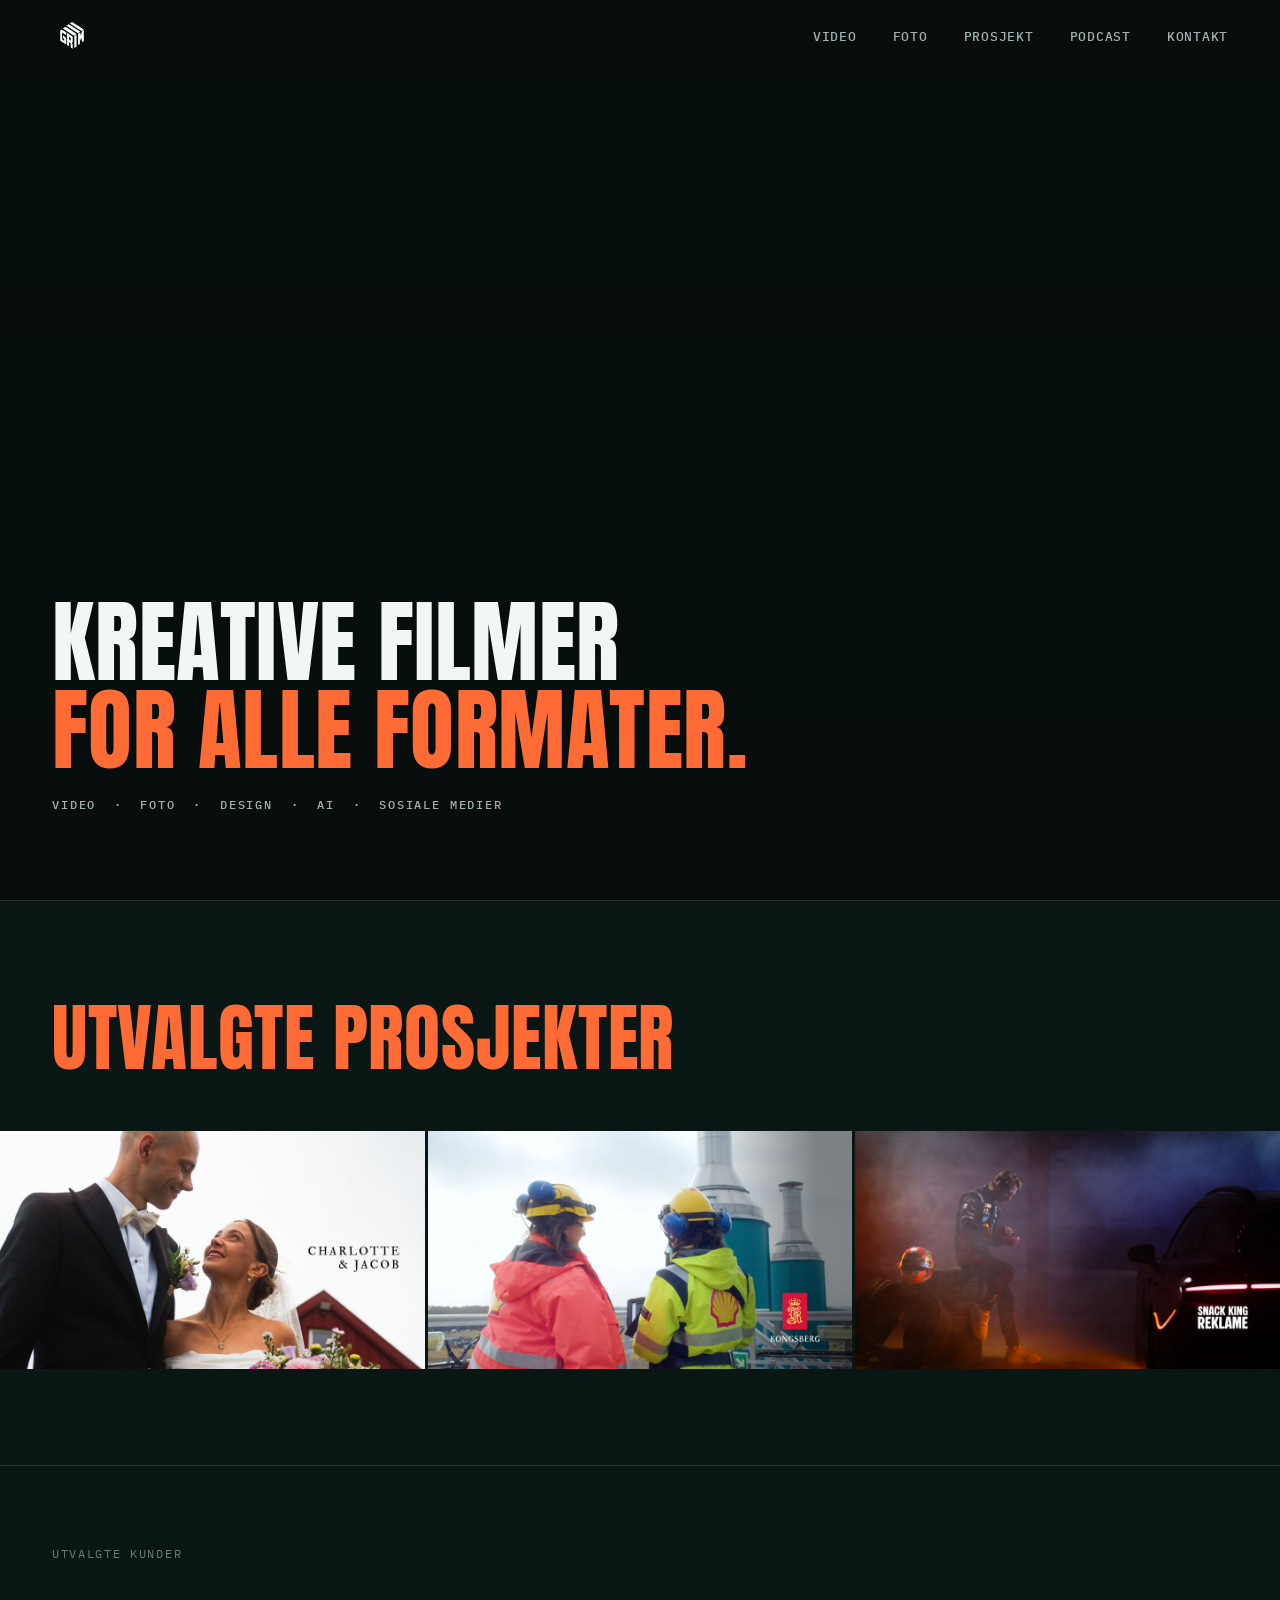
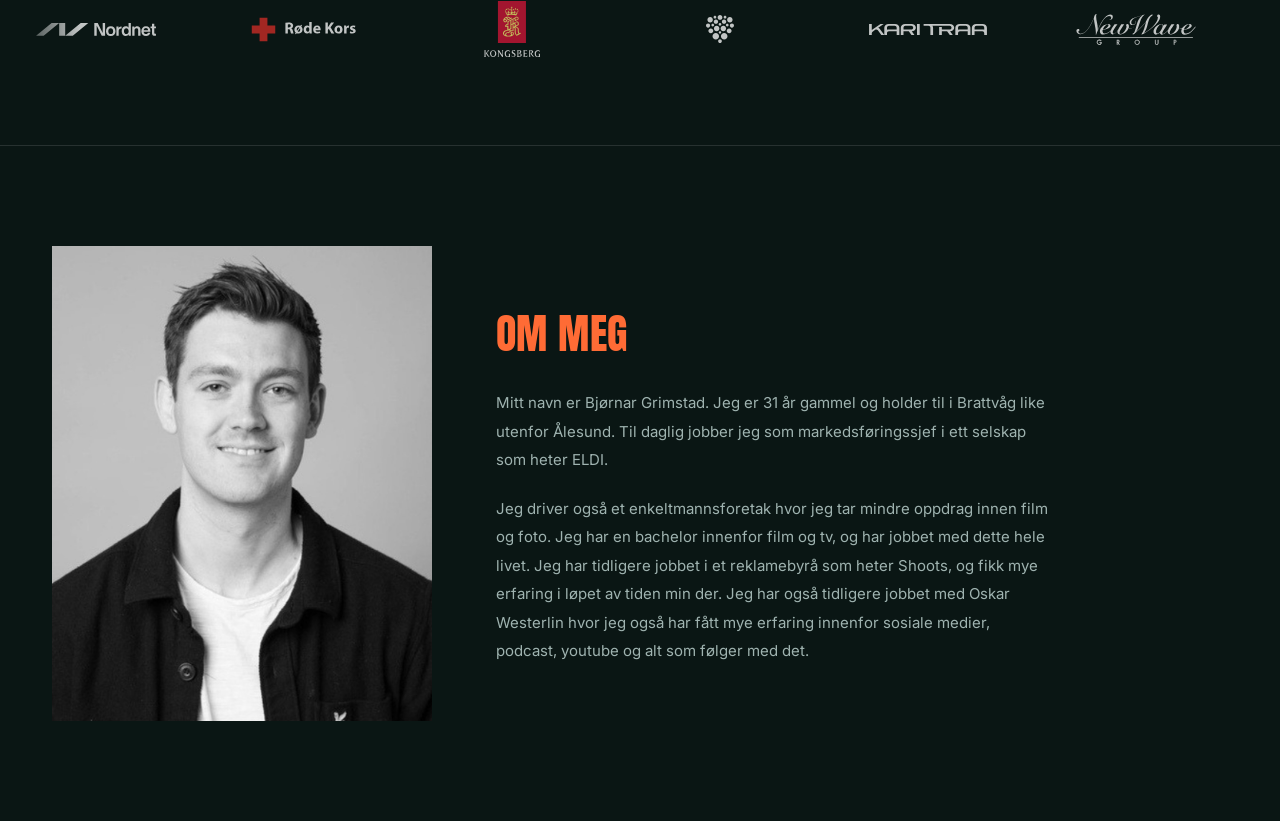
==== commit 5433ffce: "Rene URL-er (fjern .html fra adressefeltet) og ny favicon laget av GRIM-logoen Co-Authored-By: Claud" ====
--- a/index.html
+++ b/index.html
@@ -4,6 +4,7 @@
     <meta charset="UTF-8">
     <meta name="viewport" content="width=device-width, initial-scale=1.0">
     <title>GRIM · Film & Foto</title>
+    <link rel="icon" type="image/svg+xml" href="/logos/favicon.svg">
     <link rel="preconnect" href="https://fonts.googleapis.com">
     <link rel="preconnect" href="https://fonts.gstatic.com" crossorigin>
     <link href="https://fonts.googleapis.com/css2?family=Anton&family=Inter:wght@300;400;500;600&family=IBM+Plex+Mono:wght@400;500&display=swap" rel="stylesheet">
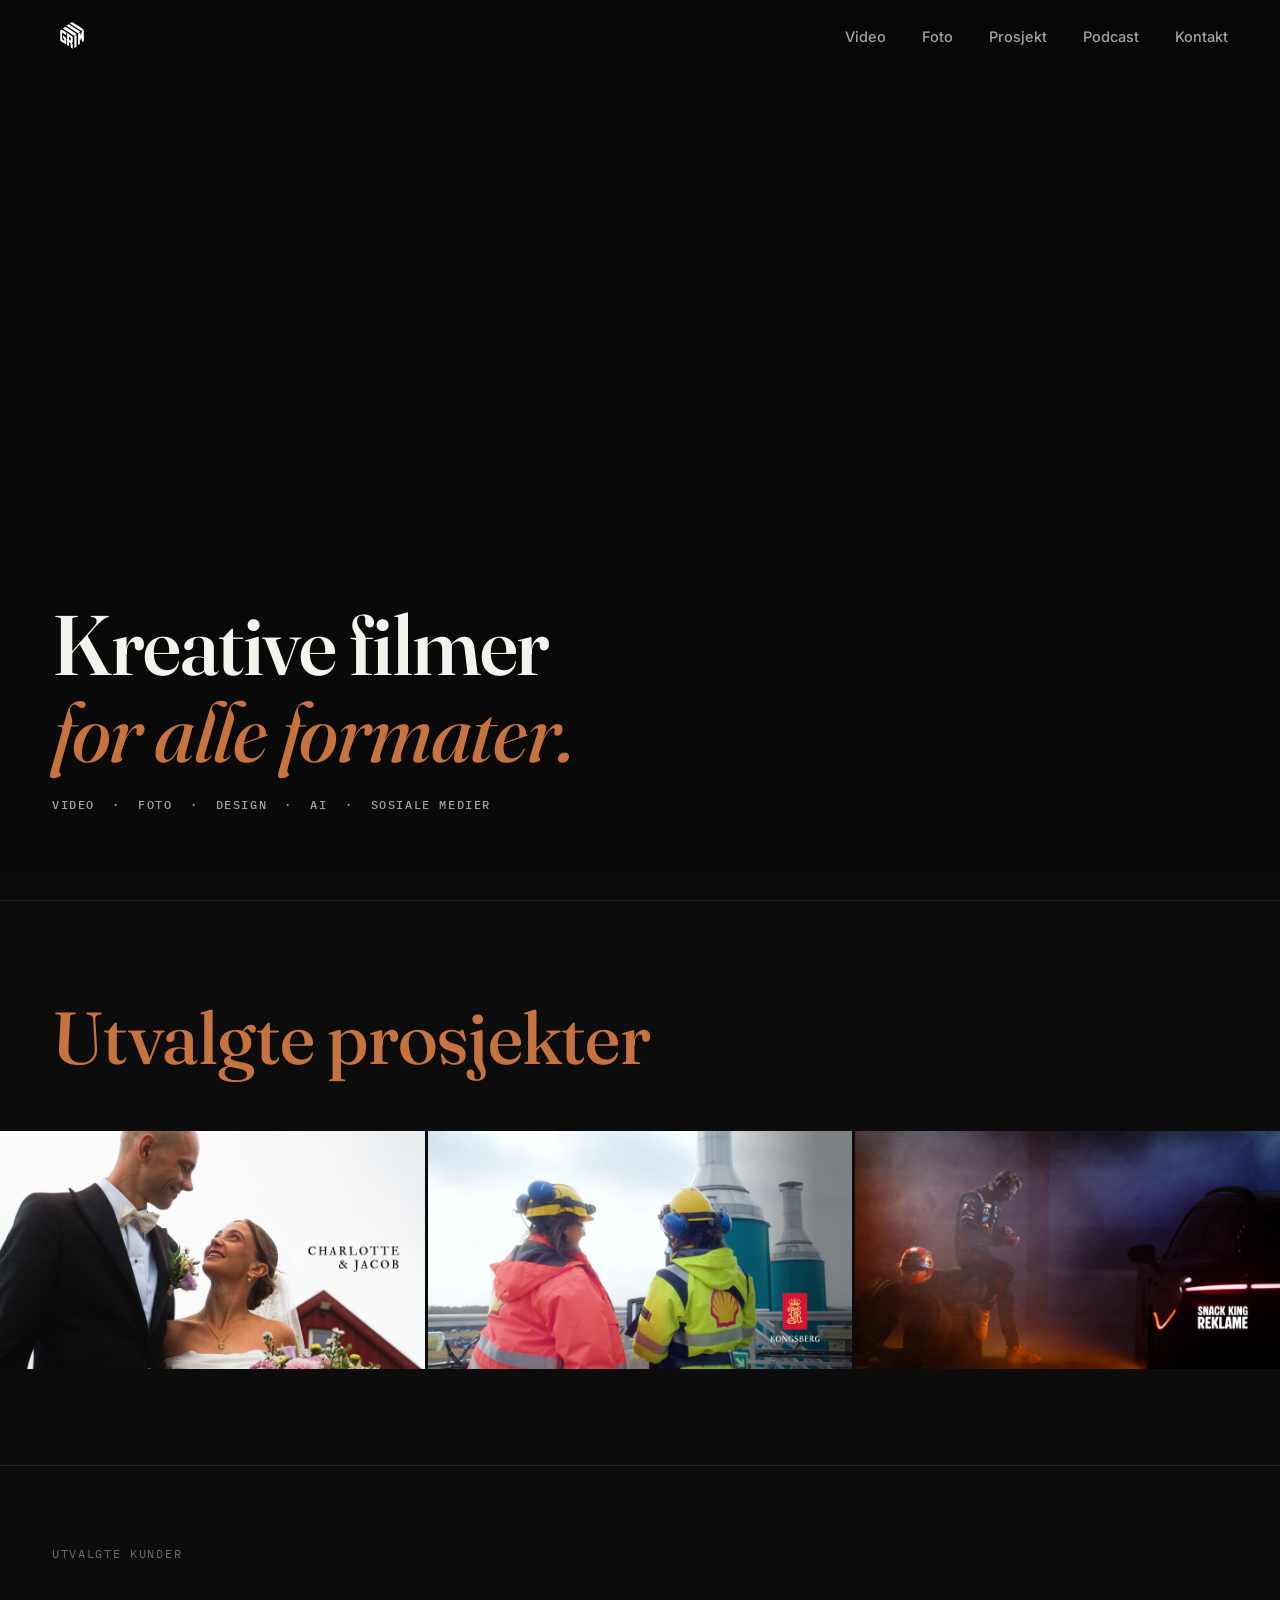
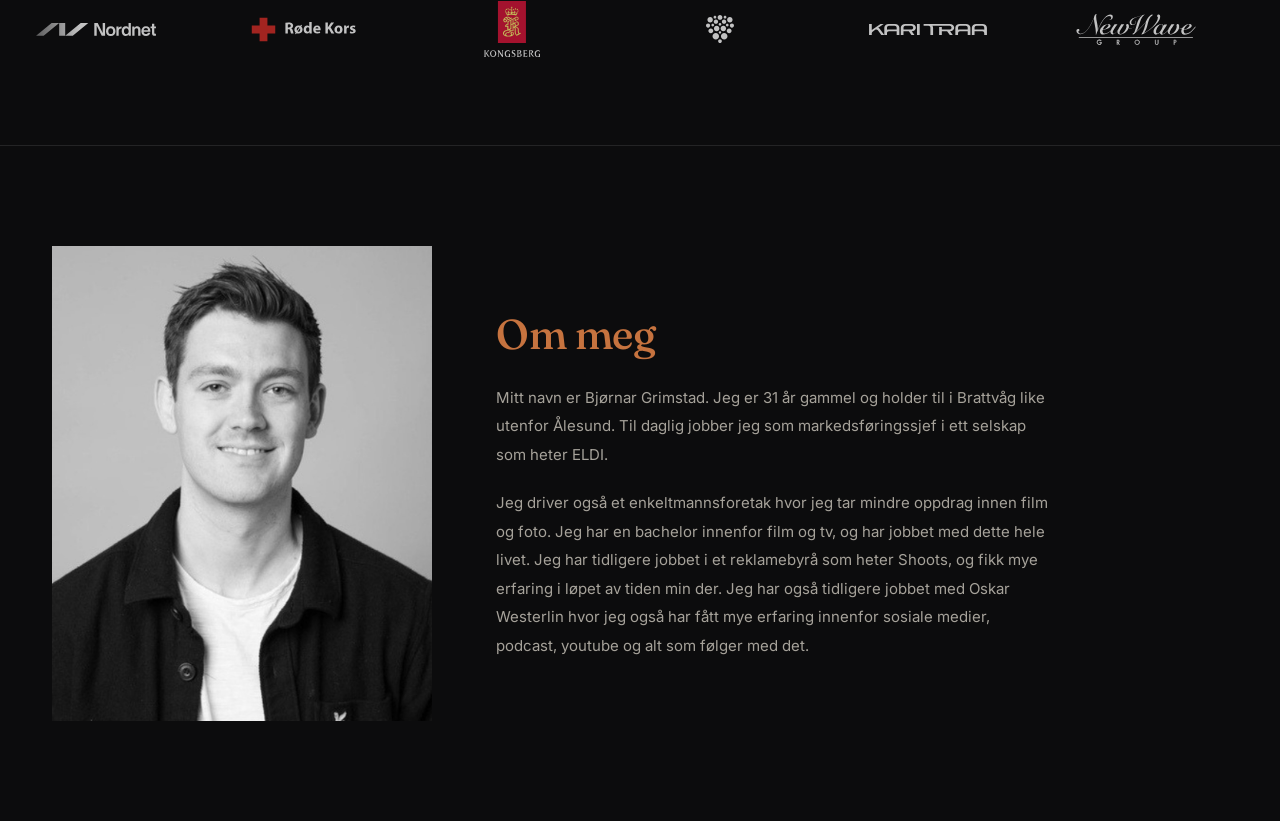
==== commit 55cca7a4: "versjon_02: nytt visuelt uttrykk — Fraunces-serif erstatter Anton, dempet varm rust/salvie-palett i " ====
--- a/index.html
+++ b/index.html
@@ -7,7 +7,7 @@
     <link rel="icon" type="image/svg+xml" href="/logos/favicon.svg">
     <link rel="preconnect" href="https://fonts.googleapis.com">
     <link rel="preconnect" href="https://fonts.gstatic.com" crossorigin>
-    <link href="https://fonts.googleapis.com/css2?family=Anton&family=Inter:wght@300;400;500;600&family=IBM+Plex+Mono:wght@400;500&display=swap" rel="stylesheet">
+    <link href="https://fonts.googleapis.com/css2?family=Fraunces:ital,opsz,wght@0,9..144,300..900;1,9..144,300..900&family=Inter:wght@300;400;500;600&family=IBM+Plex+Mono:wght@400;500&display=swap" rel="stylesheet">
     <link rel="stylesheet" href="style.css">
     <style>
         /* ─── Spiller — brukes av Utvalgt-kortene lenger ned, samme
@@ -23,9 +23,9 @@
             overflow: hidden;
             padding: 0;
             box-shadow:
-                0 0 0 1px rgba(45, 212, 196, 0.16),
+                0 0 0 1px rgba(245,243,238,0.08),
                 0 50px 120px -24px rgba(0,0,0,0.9),
-                0 0 90px -18px rgba(45, 212, 196, 0.18);
+                0 0 70px -22px rgba(198,115,63,0.14);
         }
         .modal-body { display: block; height: 100%; }
 
@@ -93,7 +93,7 @@
             transform: translate(-50%, -50%) scale(1);
             pointer-events: auto;
         }
-        .player-center-btn:hover { border-color: rgba(45,212,196,0.6); }
+        .player-center-btn:hover { border-color: rgba(198,115,63,0.7); }
         .player-center-btn svg { width: 22px; height: 22px; margin-left: 2px; }
 
         .player-controls-wrap {
@@ -133,7 +133,7 @@
             width: 10px; height: 10px;
             border-radius: 50%;
             background: var(--accent-2);
-            box-shadow: 0 0 10px rgba(45,212,196,0.8);
+            box-shadow: 0 0 10px rgba(111,156,147,0.6);
             transform: translate(-50%, -50%) scale(0);
             transition: transform 0.15s ease;
         }
--- a/style.css
+++ b/style.css
@@ -2,18 +2,18 @@
 *, *::before, *::after { box-sizing: border-box; margin: 0; padding: 0; }
 
 :root {
-    --bg:           #0a1614;
-    --bg-elevated:  #101f1c;
-    --bg-elevated-2:#16221f;
-    --ink:          #f2f7f6;
-    --ink-dim:      #9fb3b0;
-    --ink-faint:    #6d7d7a;
-    --line:         rgba(242,247,246,0.12);
-    --line-strong:  rgba(242,247,246,0.22);
-    --accent:       #ff6b35;
-    --accent-2:     #2dd4c4;
+    --bg:           #0c0c0d;
+    --bg-elevated:  #161615;
+    --bg-elevated-2:#1d1c1a;
+    --ink:          #f5f3ee;
+    --ink-dim:      #a6a29a;
+    --ink-faint:    #6f6c65;
+    --line:         rgba(245,243,238,0.10);
+    --line-strong:  rgba(245,243,238,0.20);
+    --accent:       #c6733f;
+    --accent-2:     #6f9c93;
     --nav-height:   73px;
-    --display:      'Anton', sans-serif;
+    --display:      'Fraunces', serif;
     --sans:         'Inter', -apple-system, sans-serif;
     --mono:         'IBM Plex Mono', 'SFMono-Regular', monospace;
 }
@@ -29,9 +29,9 @@
 
 h1, h2, h3, .modal-title {
     font-family: var(--display);
-    font-weight: 400;
-    text-transform: uppercase;
-    letter-spacing: 0.01em;
+    font-weight: 500;
+    font-optical-sizing: auto;
+    letter-spacing: -0.01em;
 }
 
 /* ─── Nav ────────────────────────────────────────────── */
@@ -44,7 +44,7 @@
     align-items: center;
     padding: 0 52px;
     height: var(--nav-height);
-    background: rgba(10,22,20,0.88);
+    background: rgba(12,12,13,0.88);
     backdrop-filter: blur(10px);
     border-bottom: 1px solid transparent;
     transition: border-color 0.3s, background 0.3s;
@@ -58,7 +58,7 @@
     backdrop-filter: none;
 }
 .page-home #nav.scrolled {
-    background: rgba(10,22,20,0.88);
+    background: rgba(12,12,13,0.88);
     backdrop-filter: blur(10px);
 }
 
@@ -83,11 +83,10 @@
 
 .nav-links > li > a {
     text-decoration: none;
-    font-family: var(--mono);
-    font-size: 12.5px;
+    font-family: var(--sans);
+    font-size: 14.5px;
     font-weight: 500;
-    letter-spacing: 0.06em;
-    text-transform: uppercase;
+    letter-spacing: 0;
     color: var(--ink-dim);
     transition: color 0.2s;
     position: relative;
@@ -101,6 +100,41 @@
 
 .nav-links > li > a.active { color: var(--ink); }
 
+.nav-links > li > a.active::after {
+    content: '';
+    display: inline-block;
+    width: 4px; height: 4px;
+    margin-left: 7px;
+    margin-bottom: 2px;
+    border-radius: 50%;
+    background: var(--accent);
+    vertical-align: middle;
+}
+
+/* ─── Mobilmeny (burger) — skjult på desktop ────────────── */
+.nav-burger {
+    display: none;
+    flex-direction: column;
+    justify-content: center;
+    align-items: center;
+    gap: 5px;
+    width: 32px; height: 32px;
+    padding: 0; margin: 0;
+    background: none;
+    border: none;
+    cursor: pointer;
+    flex-shrink: 0;
+}
+.nav-burger span {
+    display: block;
+    width: 20px; height: 2px;
+    background: var(--ink);
+    transition: transform 0.25s ease, opacity 0.2s ease;
+}
+#nav.menu-open .nav-burger span:nth-child(1) { transform: translateY(7px) rotate(45deg); }
+#nav.menu-open .nav-burger span:nth-child(2) { opacity: 0; }
+#nav.menu-open .nav-burger span:nth-child(3) { transform: translateY(-7px) rotate(-45deg); }
+
 /* ─── HOME ───────────────────────────────────────────── */
 .hero-video {
     position: relative;
@@ -120,7 +154,7 @@
 .video-placeholder {
     position: absolute;
     inset: 0;
-    background: linear-gradient(155deg, #16221f 0%, #0a1614 50%, #101f1c 100%);
+    background: linear-gradient(155deg, #1d1c1a 0%, #0c0c0d 50%, #161615 100%);
 }
 
 .hero-overlay {
@@ -129,7 +163,7 @@
     background: linear-gradient(to bottom,
         rgba(0,0,0,0.4) 0%,
         rgba(0,0,0,0.32) 50%,
-        rgba(6,12,11,0.88) 100%);
+        rgba(10,10,10,0.88) 100%);
 }
 
 .hero-content {
@@ -142,22 +176,23 @@
 
 .hero-content h1 {
     font-family: var(--display);
-    font-size: clamp(44px, 7vw, 108px);
-    font-weight: 400;
-    line-height: 0.98;
-    letter-spacing: 0.005em;
+    font-size: clamp(42px, 6.6vw, 100px);
+    font-weight: 560;
+    line-height: 1.03;
+    letter-spacing: -0.015em;
     margin-bottom: 22px;
 }
 
 .hero-content h1 em {
-    font-style: normal;
+    font-style: italic;
+    font-weight: 460;
     color: var(--accent);
 }
 
 .hero-sub {
     font-family: var(--mono);
     font-size: 11.5px;
-    letter-spacing: 0.16em;
+    letter-spacing: 0.14em;
     text-transform: uppercase;
     color: var(--ink-dim);
     font-weight: 500;
@@ -523,7 +558,7 @@
     display: flex;
     align-items: center;
     justify-content: center;
-    background: rgba(4,9,8,0.88);
+    background: rgba(4,4,5,0.88);
     opacity: 0;
     visibility: hidden;
     transition: opacity 0.25s, visibility 0.25s;
@@ -643,7 +678,6 @@
     text-transform: uppercase;
     padding: 5px 12px;
     border: 1px solid var(--line-strong);
-    border-radius: 100px;
     color: var(--ink-dim);
 }
 
@@ -661,7 +695,7 @@
 
 .modal-nav-btn {
     pointer-events: all;
-    background: rgba(10,22,20,0.85);
+    background: rgba(12,12,13,0.85);
     border: 1px solid var(--line-strong);
     color: var(--ink);
     padding: 10px 20px;
@@ -678,7 +712,7 @@
     font-family: var(--mono);
     font-size: 11px;
     color: var(--ink-dim);
-    background: rgba(10,22,20,0.85);
+    background: rgba(12,12,13,0.85);
     padding: 6px 12px;
     border: 1px solid var(--line-strong);
 }
@@ -788,6 +822,9 @@
     display: grid;
     grid-template-columns: 1fr 1fr;
     gap: 16px;
+}
+@media (max-width: 480px) {
+    .form-row { grid-template-columns: 1fr; gap: 24px; }
 }
 
 .form-input {
@@ -824,7 +861,6 @@
     font-size: 12px;
     color: var(--ink-dim);
     padding: 7px 16px;
-    border-radius: 100px;
     cursor: pointer;
     letter-spacing: 0.02em;
     transition: border-color 0.18s, color 0.18s, background 0.18s;
@@ -941,6 +977,33 @@
     #nav { padding: 0 24px; }
     .logo-img { height: 32px; }
 
+    .nav-burger { display: flex; }
+
+    .nav-links {
+        display: none;
+        position: absolute;
+        top: 100%; left: 0; right: 0;
+        flex-direction: column;
+        align-items: stretch;
+        gap: 0;
+        background: rgba(12,12,13,0.98);
+        backdrop-filter: blur(10px);
+        border-top: 1px solid var(--line);
+        border-bottom: 1px solid var(--line);
+        max-height: calc(100vh - var(--nav-height));
+        overflow-y: auto;
+    }
+    #nav.menu-open .nav-links { display: flex; }
+
+    .nav-links > li { border-bottom: 1px solid var(--line); }
+    .nav-links > li:last-child { border-bottom: none; }
+    .nav-links > li > a {
+        padding: 18px 24px;
+        margin: 0;
+        line-height: 1.2;
+        font-size: 14px;
+    }
+
     .hero-content { left: 24px; right: 24px; bottom: 60px; }
 
     .gallery-tabs { padding: 20px 24px 0; }
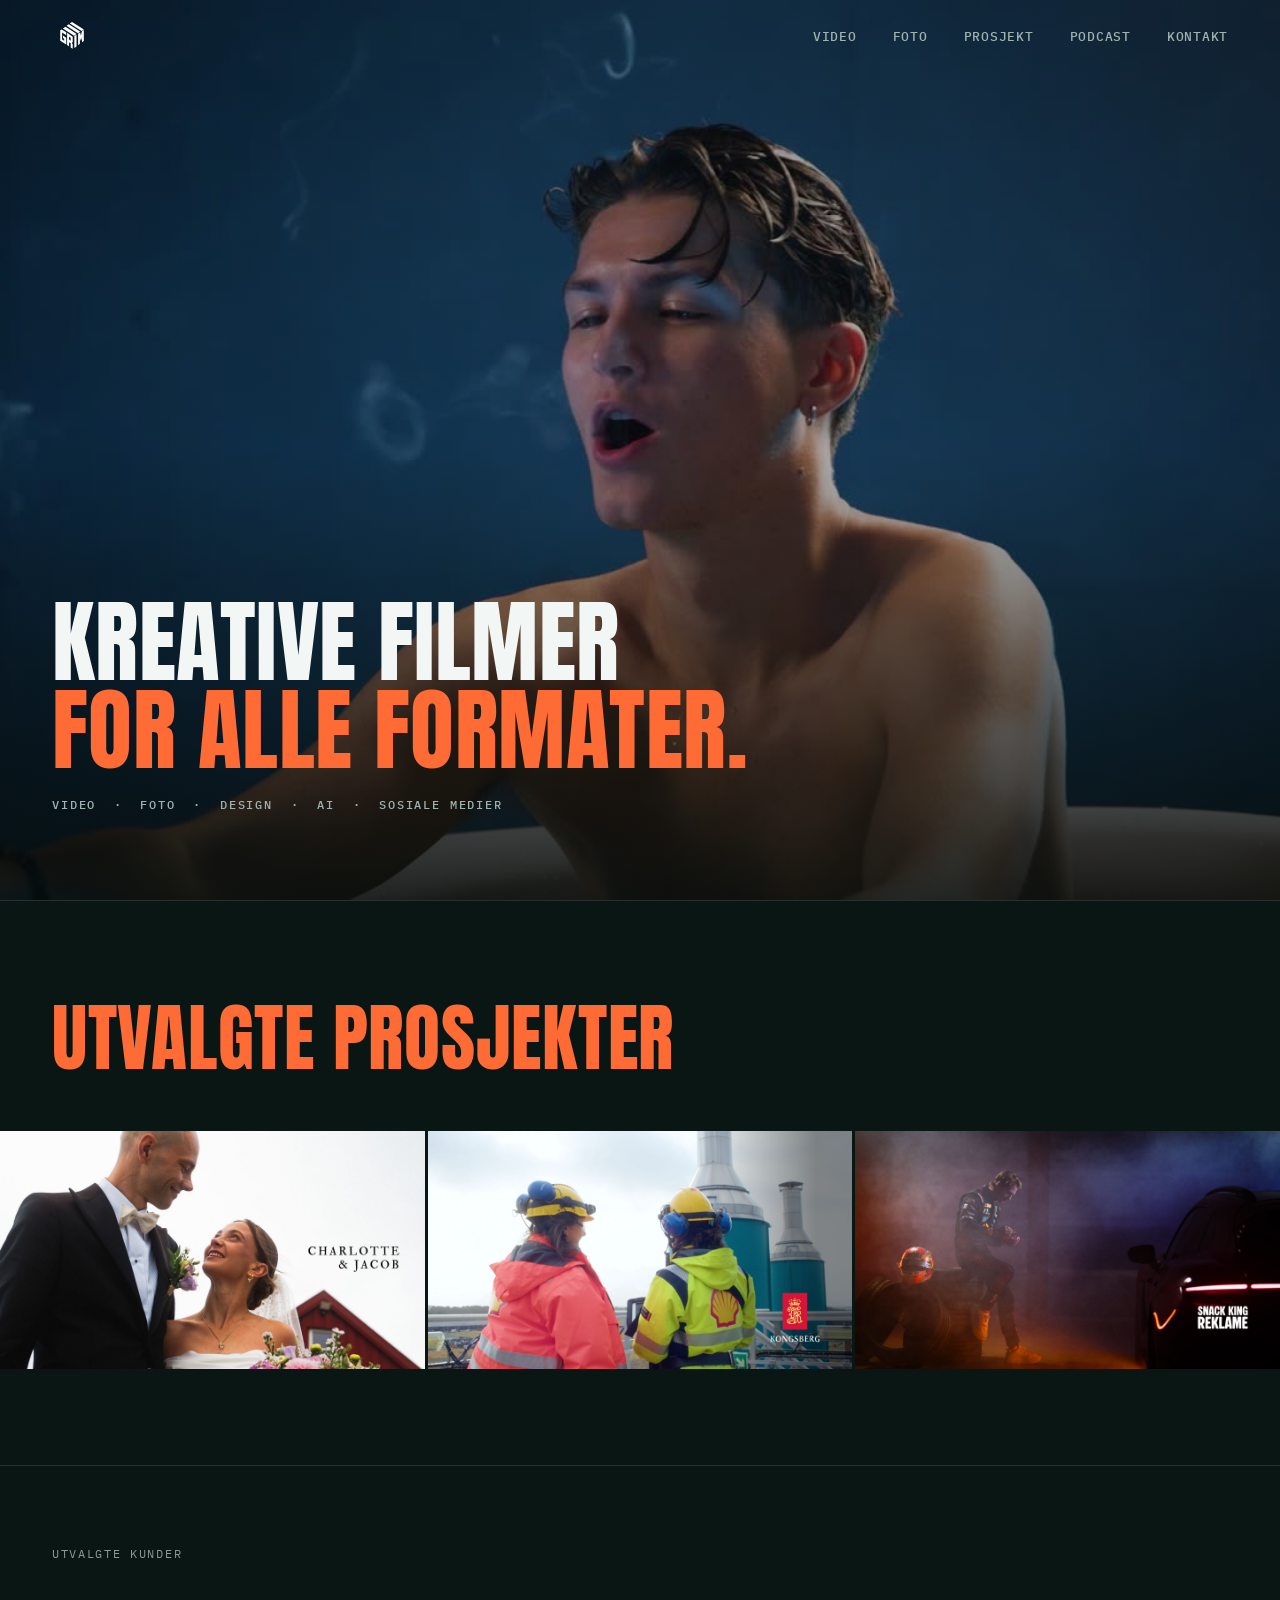
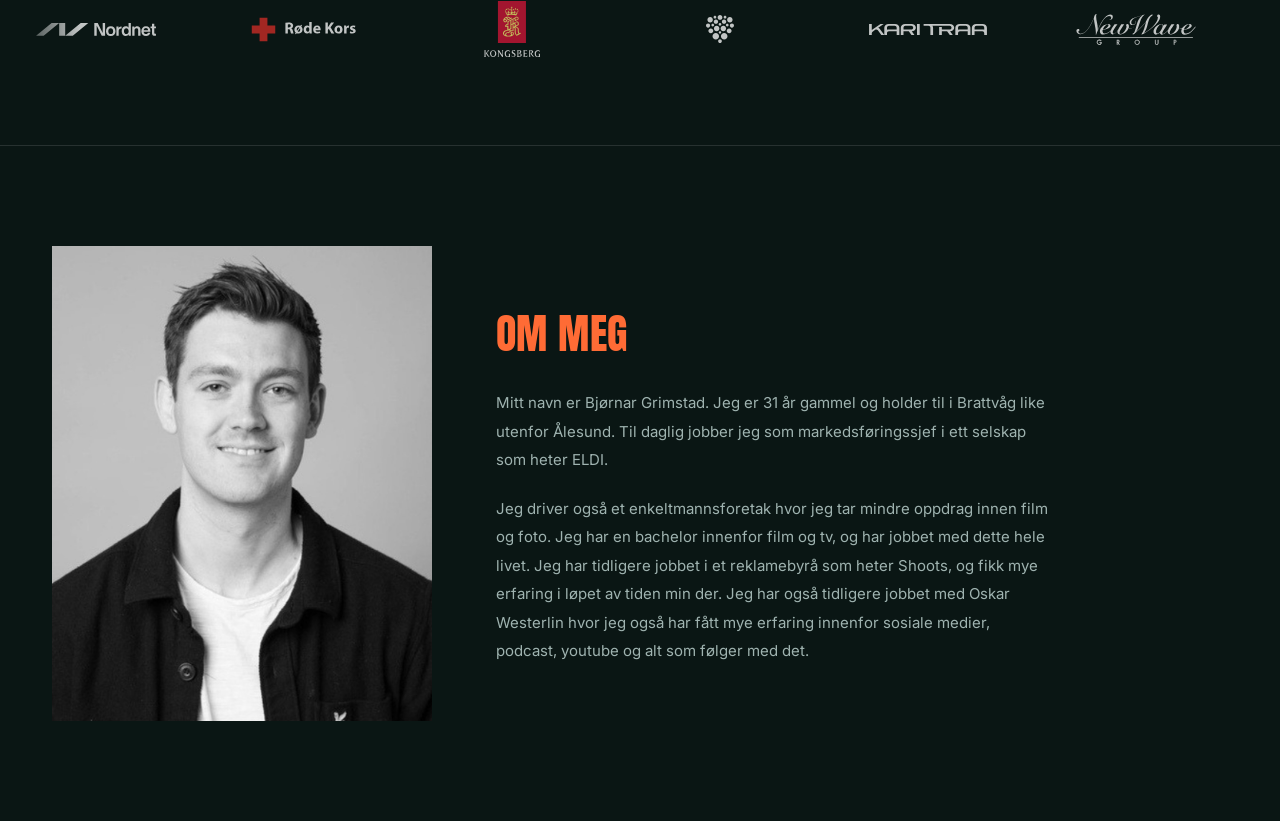
==== commit e63b1cd6: "Lavere trafikk, bedre tilgjengelighet og personverntekst - Forsiden: lett 720p-loop av showreelen (2" ====
--- a/index.html
+++ b/index.html
@@ -7,7 +7,7 @@
     <link rel="icon" type="image/svg+xml" href="/logos/favicon.svg">
     <link rel="preconnect" href="https://fonts.googleapis.com">
     <link rel="preconnect" href="https://fonts.gstatic.com" crossorigin>
-    <link href="https://fonts.googleapis.com/css2?family=Fraunces:ital,opsz,wght@0,9..144,300..900;1,9..144,300..900&family=Inter:wght@300;400;500;600&family=IBM+Plex+Mono:wght@400;500&display=swap" rel="stylesheet">
+    <link href="https://fonts.googleapis.com/css2?family=Anton&family=Inter:wght@300;400;500;600&family=IBM+Plex+Mono:wght@400;500&display=swap" rel="stylesheet">
     <link rel="stylesheet" href="style.css">
     <style>
         /* ─── Spiller — brukes av Utvalgt-kortene lenger ned, samme
@@ -23,9 +23,9 @@
             overflow: hidden;
             padding: 0;
             box-shadow:
-                0 0 0 1px rgba(245,243,238,0.08),
+                0 0 0 1px rgba(45, 212, 196, 0.16),
                 0 50px 120px -24px rgba(0,0,0,0.9),
-                0 0 70px -22px rgba(198,115,63,0.14);
+                0 0 90px -18px rgba(45, 212, 196, 0.18);
         }
         .modal-body { display: block; height: 100%; }
 
@@ -93,7 +93,7 @@
             transform: translate(-50%, -50%) scale(1);
             pointer-events: auto;
         }
-        .player-center-btn:hover { border-color: rgba(198,115,63,0.7); }
+        .player-center-btn:hover { border-color: rgba(45,212,196,0.6); }
         .player-center-btn svg { width: 22px; height: 22px; margin-left: 2px; }
 
         .player-controls-wrap {
@@ -133,7 +133,7 @@
             width: 10px; height: 10px;
             border-radius: 50%;
             background: var(--accent-2);
-            box-shadow: 0 0 10px rgba(111,156,147,0.6);
+            box-shadow: 0 0 10px rgba(45,212,196,0.8);
             transform: translate(-50%, -50%) scale(0);
             transition: transform 0.15s ease;
         }
@@ -174,24 +174,32 @@
 </head>
 <body class="page-home">
 
-    <!-- Fullscreen showreel -->
+    <a class="skip-link" href="#innhold">Hopp til innhold</a>
+
+    <!-- Fullscreen showreel — lett 720p-loop (2 MB) uten lyd. Starter bare på
+         større skjermer, uten "spar data" og uten redusert bevegelse; ellers
+         vises kun stillbildet. Dette holder trafikken (og Netlify-kvoten) lav. -->
     <div class="hero-video" id="hero-video">
-        <video autoplay muted loop playsinline>
-            <source src="Videoer/Showreel_01.mp4" type="video/mp4">
+        <video id="hero-loop" muted loop playsinline preload="none" poster="Videoer/Showreel_poster.jpg" aria-hidden="true">
+            <source src="Videoer/Showreel_hero.mp4" type="video/mp4">
         </video>
         <div class="hero-overlay"></div>
         <div class="hero-content">
             <h1>Kreative filmer<br><em>for alle formater.</em></h1>
             <p class="hero-sub">Video &nbsp;·&nbsp; Foto &nbsp;·&nbsp; Design &nbsp;·&nbsp; AI &nbsp;·&nbsp; Sosiale medier</p>
         </div>
+        <button class="hero-toggle" id="hero-toggle" type="button" aria-label="Pause bakgrunnsvideo" hidden>
+            <svg viewBox="0 0 24 24" fill="currentColor" aria-hidden="true"><path id="hero-toggle-icon" d="M7 5h4v14H7zM13 5h4v14h-4z"/></svg>
+        </button>
     </div>
 
-    <!-- Spiller — åpner showreelen stort, med lyd -->
-    <div class="modal" id="modal" role="dialog" aria-modal="true">
+    <!-- Spiller — utvalgte prosjekter spilles fra YouTube (ingen trafikk mot Netlify) -->
+    <div class="modal" id="modal" role="dialog" aria-modal="true" aria-label="Videospiller" aria-hidden="true">
         <div class="modal-inner">
             <div class="modal-body">
                 <div class="player" id="player">
-                    <video id="player-video" class="modal-local-video" playsinline preload="metadata" src="Videoer/Showreel_01.mp4"></video>
+                    <iframe id="player-yt" class="modal-local-video" title="Videospiller" allow="autoplay; encrypted-media; picture-in-picture; fullscreen" allowfullscreen hidden></iframe>
+                    <video id="player-video" class="modal-local-video" playsinline preload="none"></video>
 
                     <button class="player-back" id="modal-close" aria-label="Lukk">
                         <svg viewBox="0 0 24 24" fill="none" stroke="currentColor" stroke-width="2" stroke-linecap="round" stroke-linejoin="round"><path d="M19 12H5M11 18l-6-6 6-6"/></svg>
@@ -227,10 +235,10 @@
     </div>
 
     <!-- Utvalgt -->
-    <section class="featured-section">
+    <section class="featured-section" id="innhold" tabindex="-1">
         <h2 class="featured-label">Utvalgte prosjekter</h2>
         <div class="featured-grid">
-            <div class="featured-card" role="button" tabindex="0" data-video="Videoer/Bryllup/Charlotte&amp;Jacob.mp4" data-title="Charlotte &amp; Jacob">
+            <div class="featured-card" role="button" tabindex="0" data-youtube="GkXd8wbuyIM" data-title="Charlotte &amp; Jacob" aria-label="Spill av: Charlotte &amp; Jacob">
                 <div class="featured-thumb">
                     <img src="Videoer/Thumbnails_Nettside/Charlotte_Jacob.jpg" alt="Charlotte &amp; Jacob">
                     <div class="featured-thumb-overlay">
@@ -240,7 +248,7 @@
                     </div>
                 </div>
             </div>
-            <div class="featured-card" role="button" tabindex="0" data-video="Videoer/Næringsliv/Kongsberg_01.mp4" data-title="Kongsberg Digital × Norske Shell">
+            <div class="featured-card" role="button" tabindex="0" data-youtube="DJ9floQ5HJU" data-title="Kongsberg Digital × Norske Shell" aria-label="Spill av: Kongsberg Digital × Norske Shell">
                 <div class="featured-thumb">
                     <img src="Videoer/Thumbnails_Nettside/Kongsberg_02.jpg" alt="Kongsberg Digital × Norske Shell">
                     <div class="featured-thumb-overlay">
@@ -250,7 +258,7 @@
                     </div>
                 </div>
             </div>
-            <div class="featured-card" role="button" tabindex="0" data-video="Videoer/Reklame/Den Stolte Hane_Dennis Hauger_Reklame.mp4" data-title="Den Stolte Hane × Dennis Hauger">
+            <div class="featured-card" role="button" tabindex="0" data-youtube="cO2cRLgCJaU" data-title="Den Stolte Hane × Dennis Hauger" aria-label="Spill av: Den Stolte Hane × Dennis Hauger">
                 <div class="featured-thumb">
                     <img src="Videoer/Thumbnails_Nettside/Snack%20King%20Reklame.jpg" alt="Den Stolte Hane × Dennis Hauger">
                     <div class="featured-thumb-overlay">
@@ -413,41 +421,91 @@
     });
 
     const playerTitle = document.getElementById('player-title');
-
-    function openPlayer(src, title) {
-        videoEl.src = src || 'Videoer/Showreel_01.mp4';
-        playerTitle.textContent = title || 'Showreel';
-        videoEl.currentTime = 0;
-        videoEl.muted = false;
-        muteIcon.innerHTML = MUTE_ICON_ON;
+    const ytFrame     = document.getElementById('player-yt');
+    const closeBtn    = document.getElementById('modal-close');
+    let lastFocus = null;
+
+    // Utvalgte prosjekter spilles fra YouTube (youtube-nocookie): null
+    // båndbredde mot Netlify, og ingen sporings-cookies før avspilling.
+    function openPlayer(youtubeId, title) {
+        lastFocus = document.activeElement;
+        playerTitle.textContent = title || '';
+        videoEl.hidden = true;
+        player.classList.add('is-youtube');
+        ytFrame.hidden = false;
+        ytFrame.title = title ? `Video: ${title}` : 'Videospiller';
+        ytFrame.src = `https://www.youtube-nocookie.com/embed/${encodeURIComponent(youtubeId)}?autoplay=1&rel=0&modestbranding=1`;
         modal.classList.add('open');
+        modal.setAttribute('aria-hidden', 'false');
         document.body.style.overflow = 'hidden';
-        videoEl.play();
+        // spilleren toner inn (visibility-overgang) — flytt fokus når den er synlig
+        setTimeout(() => closeBtn.focus(), 60);
     }
 
     function closePlayer() {
+        ytFrame.src = 'about:blank'; // stopper avspillingen helt
+        ytFrame.hidden = true;
         videoEl.pause();
         modal.classList.remove('open');
+        modal.setAttribute('aria-hidden', 'true');
         document.body.style.overflow = '';
+        if (lastFocus) lastFocus.focus();
     }
 
-    document.getElementById('modal-close').addEventListener('click', closePlayer);
+    closeBtn.addEventListener('click', closePlayer);
     modal.addEventListener('click', e => { if (e.target === modal) closePlayer(); });
     document.addEventListener('keydown', e => {
-        if (modal.classList.contains('open') && e.key === 'Escape') closePlayer();
-    });
-
-    // Utvalgt-kortene spiller filmen sin direkte her på forsiden,
-    // i stedet for å lenke videre til Video-siden.
+        if (!modal.classList.contains('open')) return;
+        if (e.key === 'Escape') closePlayer();
+        // hold tastaturfokus inne i spilleren mens den er åpen
+        if (e.key === 'Tab') {
+            const f = [...modal.querySelectorAll('button:not([hidden]), iframe:not([hidden])')];
+            const first = f[0], last = f[f.length - 1];
+            if (e.shiftKey && document.activeElement === first) { e.preventDefault(); last.focus(); }
+            else if (!e.shiftKey && document.activeElement === last) { e.preventDefault(); first.focus(); }
+        }
+    });
+
     document.querySelectorAll('.featured-card').forEach(card => {
-        card.addEventListener('click', () => openPlayer(card.dataset.video, card.dataset.title));
+        card.addEventListener('click', () => openPlayer(card.dataset.youtube, card.dataset.title));
         card.addEventListener('keydown', e => {
             if (e.key === 'Enter' || e.key === ' ') {
                 e.preventDefault();
-                openPlayer(card.dataset.video, card.dataset.title);
+                openPlayer(card.dataset.youtube, card.dataset.title);
             }
         });
     });
+    </script>
+
+    <script>
+    // ─── Bakgrunnsvideo: spares der den ikke trengs. Starter bare når
+    // skjermen er stor nok, brukeren ikke har "spar data" og ikke har bedt
+    // om redusert bevegelse. Ellers står stillbildet. Pauseknapp (WCAG 2.2.2).
+    (function () {
+        const hero   = document.getElementById('hero-loop');
+        const toggle = document.getElementById('hero-toggle');
+        const icon   = document.getElementById('hero-toggle-icon');
+        const PAUSE  = 'M7 5h4v14H7zM13 5h4v14h-4z';
+        const PLAY   = 'M8 5v14l11-7z';
+        const conn   = navigator.connection || {};
+        const reduce = window.matchMedia('(prefers-reduced-motion: reduce)').matches;
+        const small  = window.matchMedia('(max-width: 768px)').matches;
+        if (reduce || small || conn.saveData || /(^|-)2g$/.test(conn.effectiveType || '')) return;
+
+        hero.preload = 'auto';
+        hero.play().then(() => { toggle.hidden = false; }).catch(() => {});
+        toggle.addEventListener('click', () => {
+            if (hero.paused) {
+                hero.play();
+                icon.setAttribute('d', PAUSE);
+                toggle.setAttribute('aria-label', 'Pause bakgrunnsvideo');
+            } else {
+                hero.pause();
+                icon.setAttribute('d', PLAY);
+                toggle.setAttribute('aria-label', 'Spill av bakgrunnsvideo');
+            }
+        });
+    })();
     </script>
 </body>
 </html>
--- a/style.css
+++ b/style.css
@@ -2,18 +2,18 @@
 *, *::before, *::after { box-sizing: border-box; margin: 0; padding: 0; }
 
 :root {
-    --bg:           #0c0c0d;
-    --bg-elevated:  #161615;
-    --bg-elevated-2:#1d1c1a;
-    --ink:          #f5f3ee;
-    --ink-dim:      #a6a29a;
-    --ink-faint:    #6f6c65;
-    --line:         rgba(245,243,238,0.10);
-    --line-strong:  rgba(245,243,238,0.20);
-    --accent:       #c6733f;
-    --accent-2:     #6f9c93;
+    --bg:           #0a1614;
+    --bg-elevated:  #101f1c;
+    --bg-elevated-2:#16221f;
+    --ink:          #f2f7f6;
+    --ink-dim:      #9fb3b0;
+    --ink-faint:    #8a9b97; /* ≥ 4.5:1 mot bakgrunnen (WCAG AA for liten tekst) */
+    --line:         rgba(242,247,246,0.12);
+    --line-strong:  rgba(242,247,246,0.22);
+    --accent:       #ff6b35;
+    --accent-2:     #2dd4c4;
     --nav-height:   73px;
-    --display:      'Fraunces', serif;
+    --display:      'Anton', sans-serif;
     --sans:         'Inter', -apple-system, sans-serif;
     --mono:         'IBM Plex Mono', 'SFMono-Regular', monospace;
 }
@@ -29,9 +29,9 @@
 
 h1, h2, h3, .modal-title {
     font-family: var(--display);
-    font-weight: 500;
-    font-optical-sizing: auto;
-    letter-spacing: -0.01em;
+    font-weight: 400;
+    text-transform: uppercase;
+    letter-spacing: 0.01em;
 }
 
 /* ─── Nav ────────────────────────────────────────────── */
@@ -44,7 +44,7 @@
     align-items: center;
     padding: 0 52px;
     height: var(--nav-height);
-    background: rgba(12,12,13,0.88);
+    background: rgba(10,22,20,0.88);
     backdrop-filter: blur(10px);
     border-bottom: 1px solid transparent;
     transition: border-color 0.3s, background 0.3s;
@@ -58,7 +58,7 @@
     backdrop-filter: none;
 }
 .page-home #nav.scrolled {
-    background: rgba(12,12,13,0.88);
+    background: rgba(10,22,20,0.88);
     backdrop-filter: blur(10px);
 }
 
@@ -83,10 +83,11 @@
 
 .nav-links > li > a {
     text-decoration: none;
-    font-family: var(--sans);
-    font-size: 14.5px;
+    font-family: var(--mono);
+    font-size: 12.5px;
     font-weight: 500;
-    letter-spacing: 0;
+    letter-spacing: 0.06em;
+    text-transform: uppercase;
     color: var(--ink-dim);
     transition: color 0.2s;
     position: relative;
@@ -100,17 +101,6 @@
 
 .nav-links > li > a.active { color: var(--ink); }
 
-.nav-links > li > a.active::after {
-    content: '';
-    display: inline-block;
-    width: 4px; height: 4px;
-    margin-left: 7px;
-    margin-bottom: 2px;
-    border-radius: 50%;
-    background: var(--accent);
-    vertical-align: middle;
-}
-
 /* ─── Mobilmeny (burger) — skjult på desktop ────────────── */
 .nav-burger {
     display: none;
@@ -154,7 +144,7 @@
 .video-placeholder {
     position: absolute;
     inset: 0;
-    background: linear-gradient(155deg, #1d1c1a 0%, #0c0c0d 50%, #161615 100%);
+    background: linear-gradient(155deg, #16221f 0%, #0a1614 50%, #101f1c 100%);
 }
 
 .hero-overlay {
@@ -163,7 +153,7 @@
     background: linear-gradient(to bottom,
         rgba(0,0,0,0.4) 0%,
         rgba(0,0,0,0.32) 50%,
-        rgba(10,10,10,0.88) 100%);
+        rgba(6,12,11,0.88) 100%);
 }
 
 .hero-content {
@@ -176,23 +166,22 @@
 
 .hero-content h1 {
     font-family: var(--display);
-    font-size: clamp(42px, 6.6vw, 100px);
-    font-weight: 560;
-    line-height: 1.03;
-    letter-spacing: -0.015em;
+    font-size: clamp(44px, 7vw, 108px);
+    font-weight: 400;
+    line-height: 0.98;
+    letter-spacing: 0.005em;
     margin-bottom: 22px;
 }
 
 .hero-content h1 em {
-    font-style: italic;
-    font-weight: 460;
+    font-style: normal;
     color: var(--accent);
 }
 
 .hero-sub {
     font-family: var(--mono);
     font-size: 11.5px;
-    letter-spacing: 0.14em;
+    letter-spacing: 0.16em;
     text-transform: uppercase;
     color: var(--ink-dim);
     font-weight: 500;
@@ -558,7 +547,7 @@
     display: flex;
     align-items: center;
     justify-content: center;
-    background: rgba(4,4,5,0.88);
+    background: rgba(4,9,8,0.88);
     opacity: 0;
     visibility: hidden;
     transition: opacity 0.25s, visibility 0.25s;
@@ -678,6 +667,7 @@
     text-transform: uppercase;
     padding: 5px 12px;
     border: 1px solid var(--line-strong);
+    border-radius: 100px;
     color: var(--ink-dim);
 }
 
@@ -695,7 +685,7 @@
 
 .modal-nav-btn {
     pointer-events: all;
-    background: rgba(12,12,13,0.85);
+    background: rgba(10,22,20,0.85);
     border: 1px solid var(--line-strong);
     color: var(--ink);
     padding: 10px 20px;
@@ -712,7 +702,7 @@
     font-family: var(--mono);
     font-size: 11px;
     color: var(--ink-dim);
-    background: rgba(12,12,13,0.85);
+    background: rgba(10,22,20,0.85);
     padding: 6px 12px;
     border: 1px solid var(--line-strong);
 }
@@ -861,6 +851,7 @@
     font-size: 12px;
     color: var(--ink-dim);
     padding: 7px 16px;
+    border-radius: 100px;
     cursor: pointer;
     letter-spacing: 0.02em;
     transition: border-color 0.18s, color 0.18s, background 0.18s;
@@ -957,6 +948,71 @@
 
 .footer-logo { font-family: var(--display); font-size: 14px; letter-spacing: 0.06em; color: var(--ink); }
 .footer-copy  { font-family: var(--mono); font-size: 11px; color: var(--ink-faint); }
+
+/* ─── Tilgjengelighet ────────────────────────────────── */
+/* Synlig fokus for tastaturbrukere (ikke ved museklikk) */
+:focus-visible {
+    outline: 2px solid var(--accent-2);
+    outline-offset: 3px;
+}
+.form-input:focus-visible { outline: none; } /* har egen understrek-markering */
+
+/* "Hopp til innhold" — usynlig til den får tastaturfokus */
+.skip-link {
+    position: absolute;
+    left: 16px; top: -60px;
+    z-index: 1000;
+    background: var(--accent);
+    color: #fff;
+    font-family: var(--mono);
+    font-size: 13px;
+    padding: 10px 16px;
+    text-decoration: none;
+    transition: top 0.2s;
+}
+.skip-link:focus { top: 16px; }
+
+/* Pause/spill-knapp for bakgrunnsvideoen på forsiden */
+.hero-toggle {
+    position: absolute;
+    right: 52px; bottom: 88px;
+    width: 44px; height: 44px;
+    border-radius: 50%;
+    background: rgba(10,22,20,0.55);
+    border: 1px solid var(--line-strong);
+    color: var(--ink);
+    display: flex; align-items: center; justify-content: center;
+    cursor: pointer;
+    z-index: 3;
+}
+.hero-toggle[hidden] { display: none; }
+.hero-toggle svg { width: 16px; height: 16px; }
+.hero-toggle:hover { border-color: var(--accent-2); }
+
+/* YouTube-avspilling i spilleren: egne kontroller trengs ikke */
+.player.is-youtube .player-controls-wrap,
+.player.is-youtube .player-center-btn { display: none; }
+.player iframe { border: 0; }
+
+/* Personvern-tekst under kontaktskjemaet */
+.form-privacy {
+    font-size: 12.5px;
+    line-height: 1.7;
+    color: var(--ink-faint);
+    max-width: 60ch;
+}
+.form-privacy a { color: var(--ink-dim); text-decoration: underline; text-underline-offset: 2px; }
+
+/* Respekter "reduser bevegelse" i operativsystemet */
+@media (prefers-reduced-motion: reduce) {
+    *, *::before, *::after {
+        animation-duration: 0.01ms !important;
+        animation-iteration-count: 1 !important;
+        transition-duration: 0.01ms !important;
+        scroll-behavior: auto !important;
+    }
+    .marquee-track { animation: none; flex-wrap: wrap; width: auto; justify-content: center; }
+}
 
 /* ─── Responsive ─────────────────────────────────────── */
 @media (max-width: 1100px) {
@@ -986,7 +1042,7 @@
         flex-direction: column;
         align-items: stretch;
         gap: 0;
-        background: rgba(12,12,13,0.98);
+        background: rgba(10,22,20,0.98);
         backdrop-filter: blur(10px);
         border-top: 1px solid var(--line);
         border-bottom: 1px solid var(--line);
@@ -1005,6 +1061,7 @@
     }
 
     .hero-content { left: 24px; right: 24px; bottom: 60px; }
+    .hero-toggle { right: 24px; bottom: 60px; }
 
     .gallery-tabs { padding: 20px 24px 0; }
     .gallery-main { padding: 24px; }
